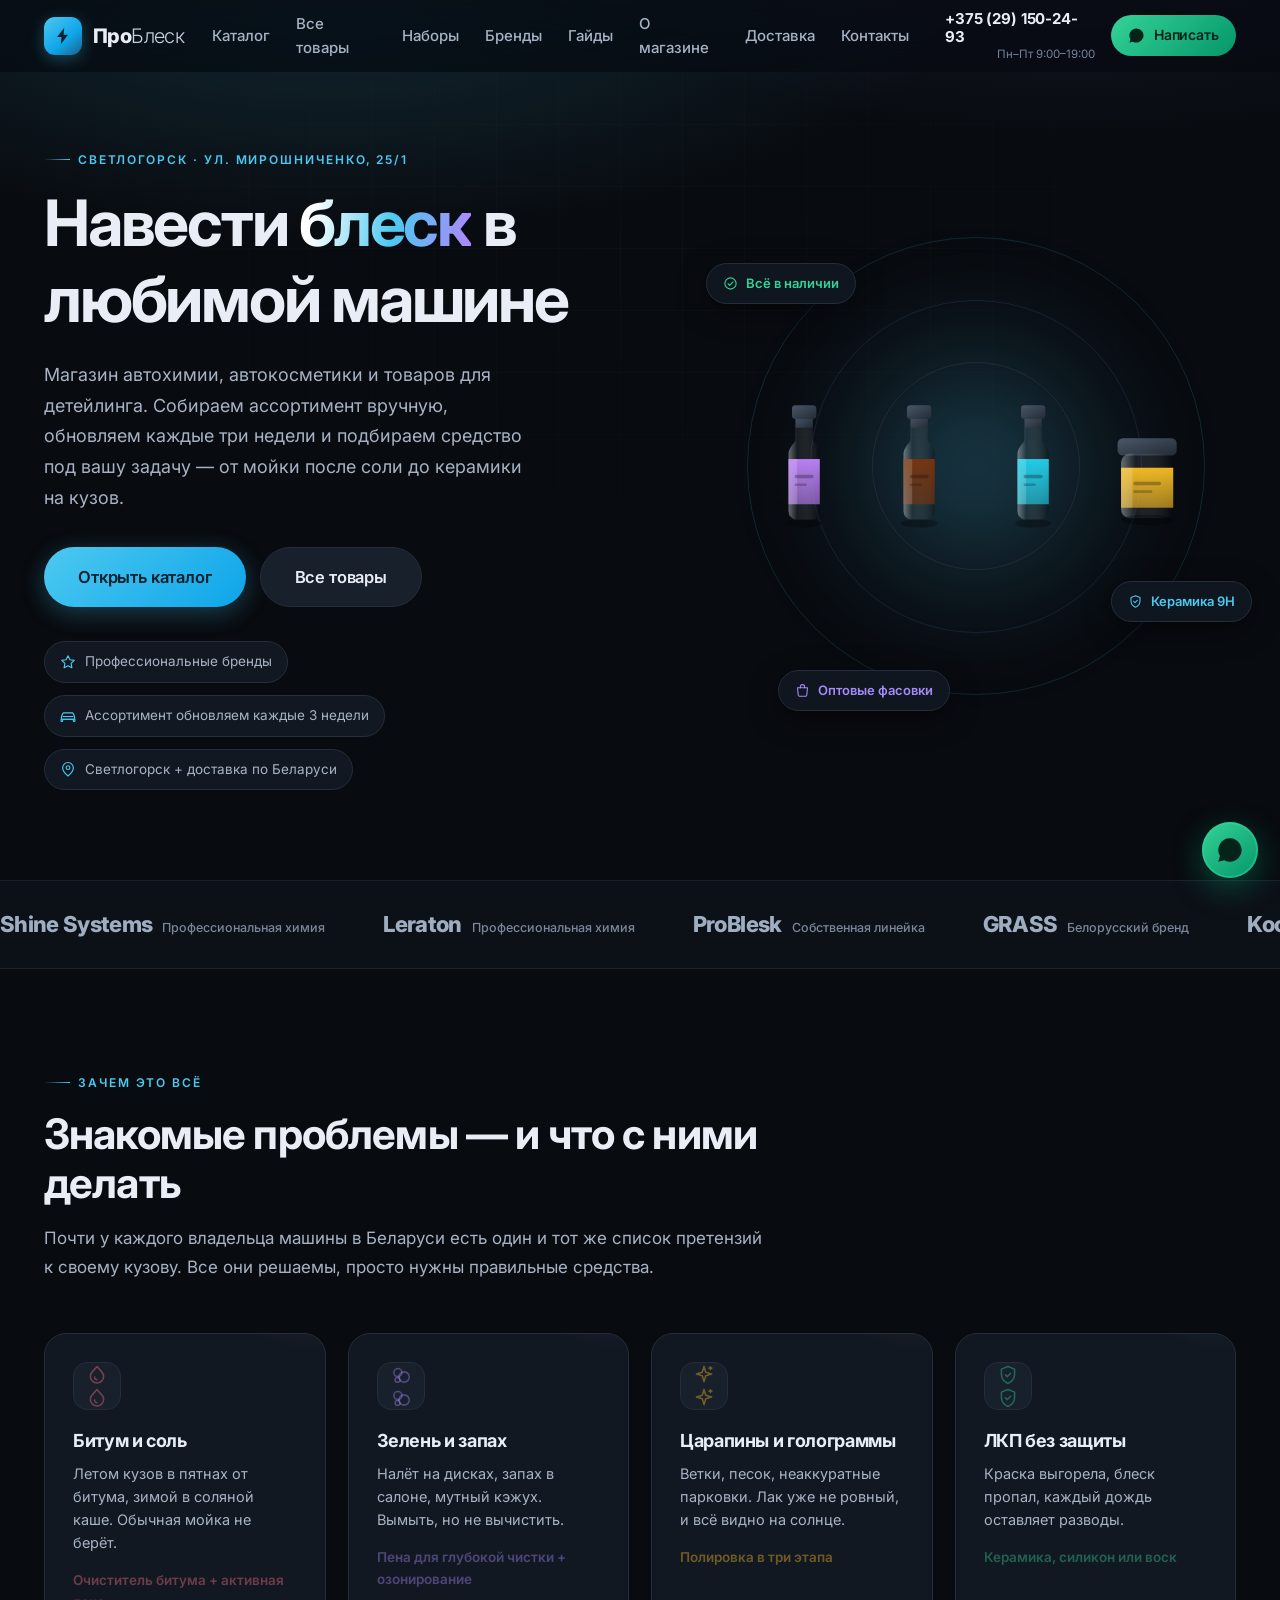
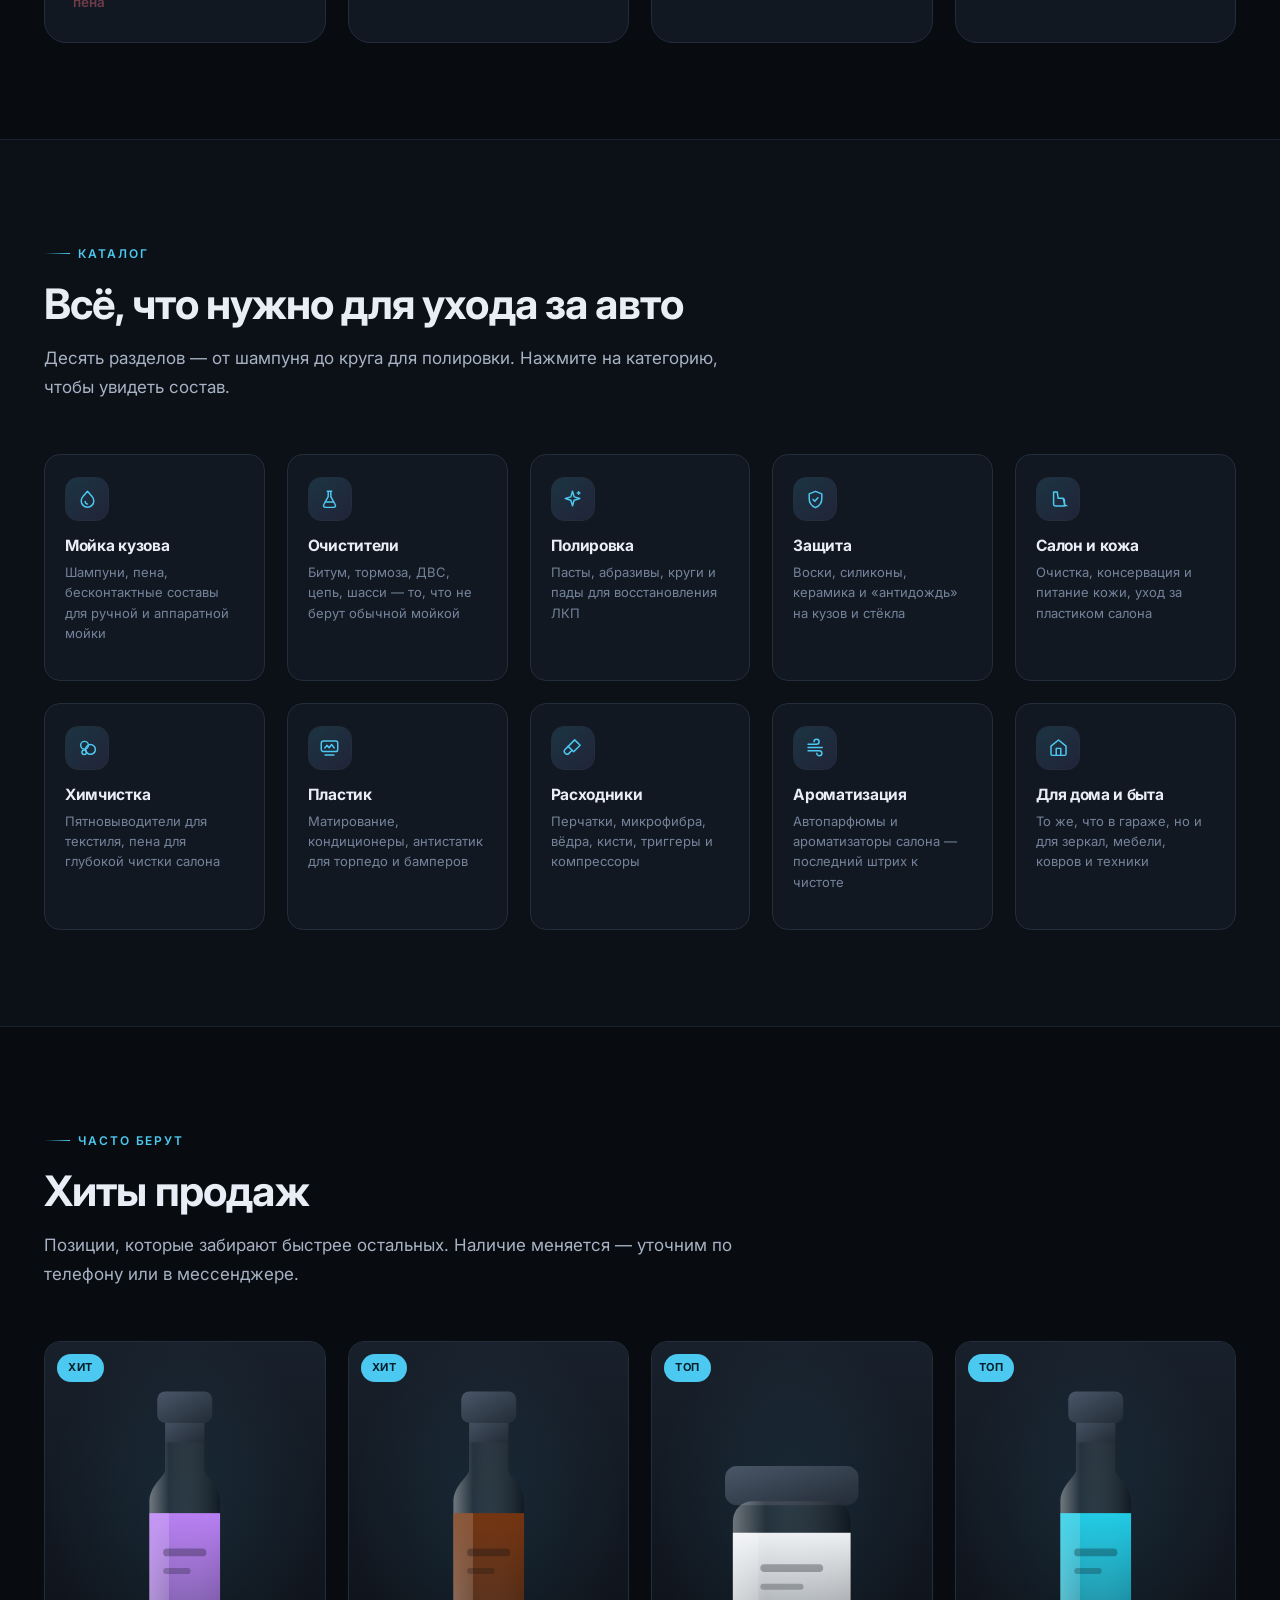
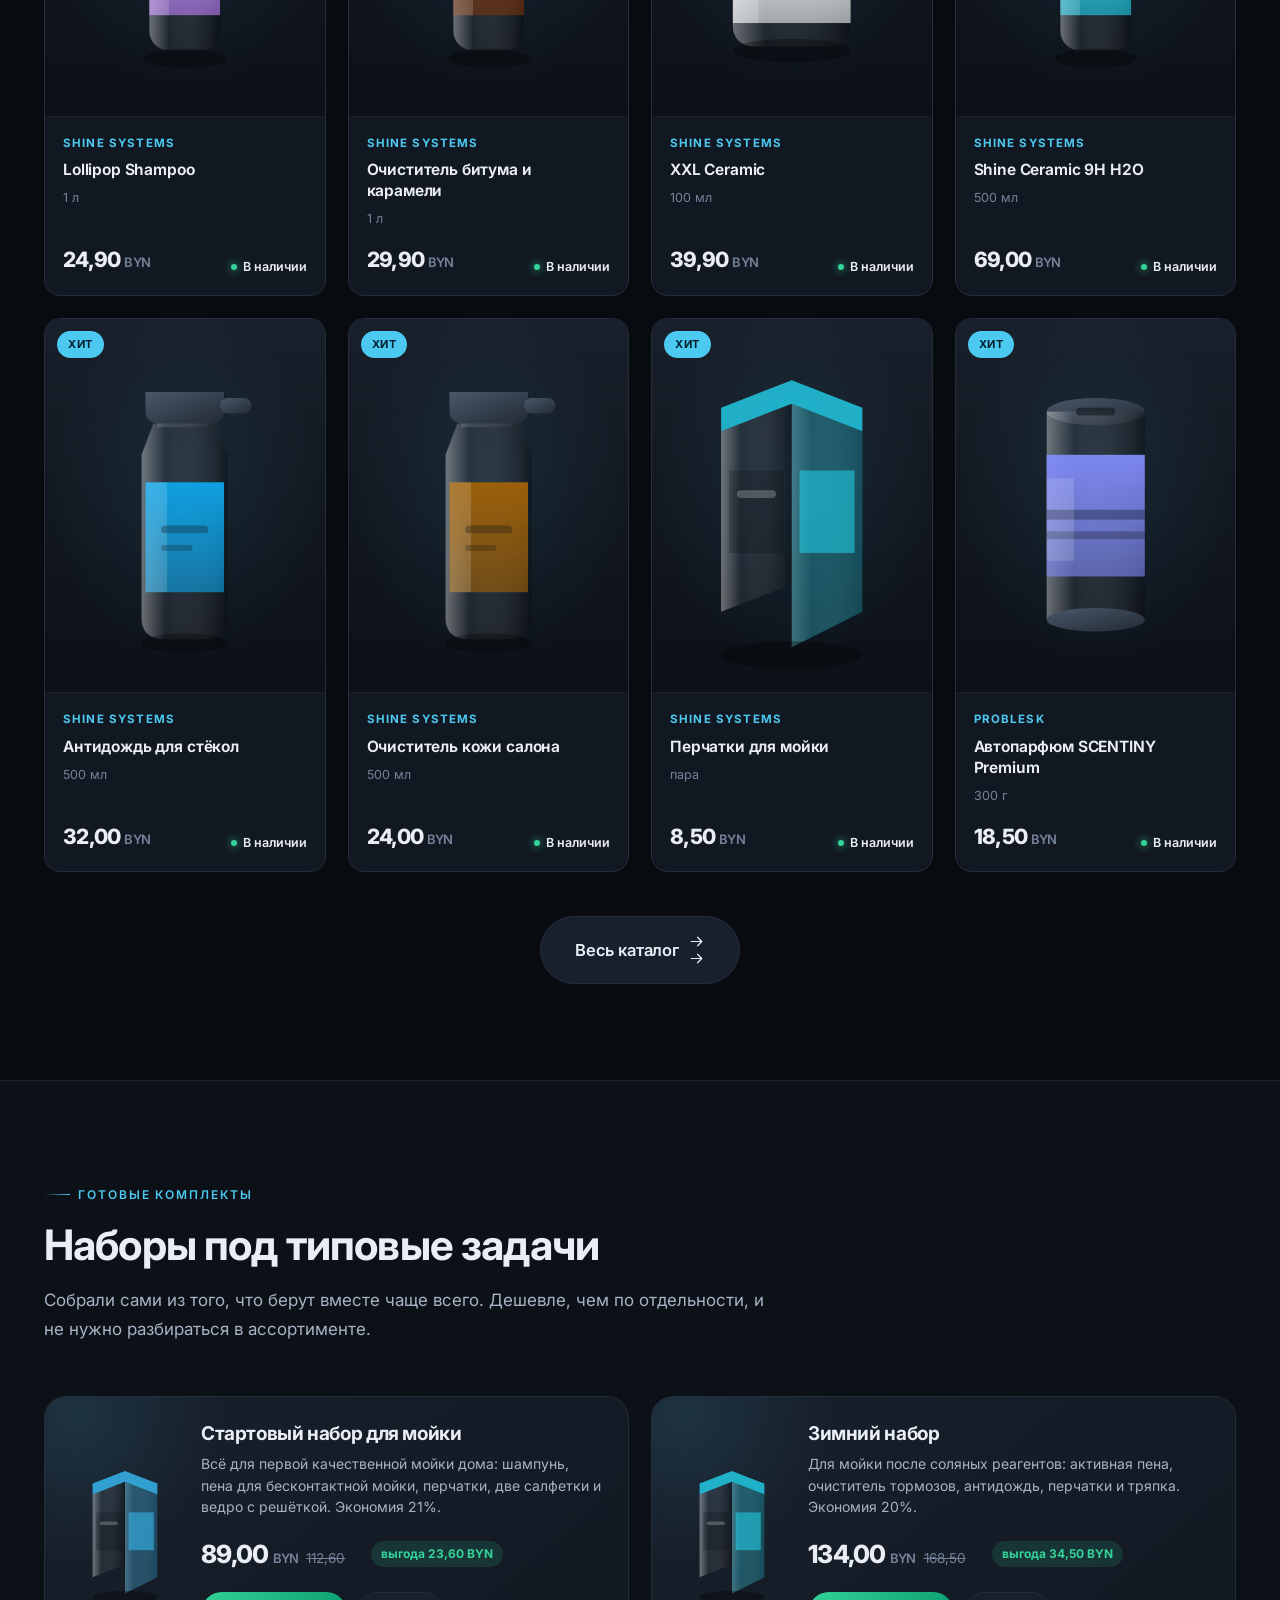
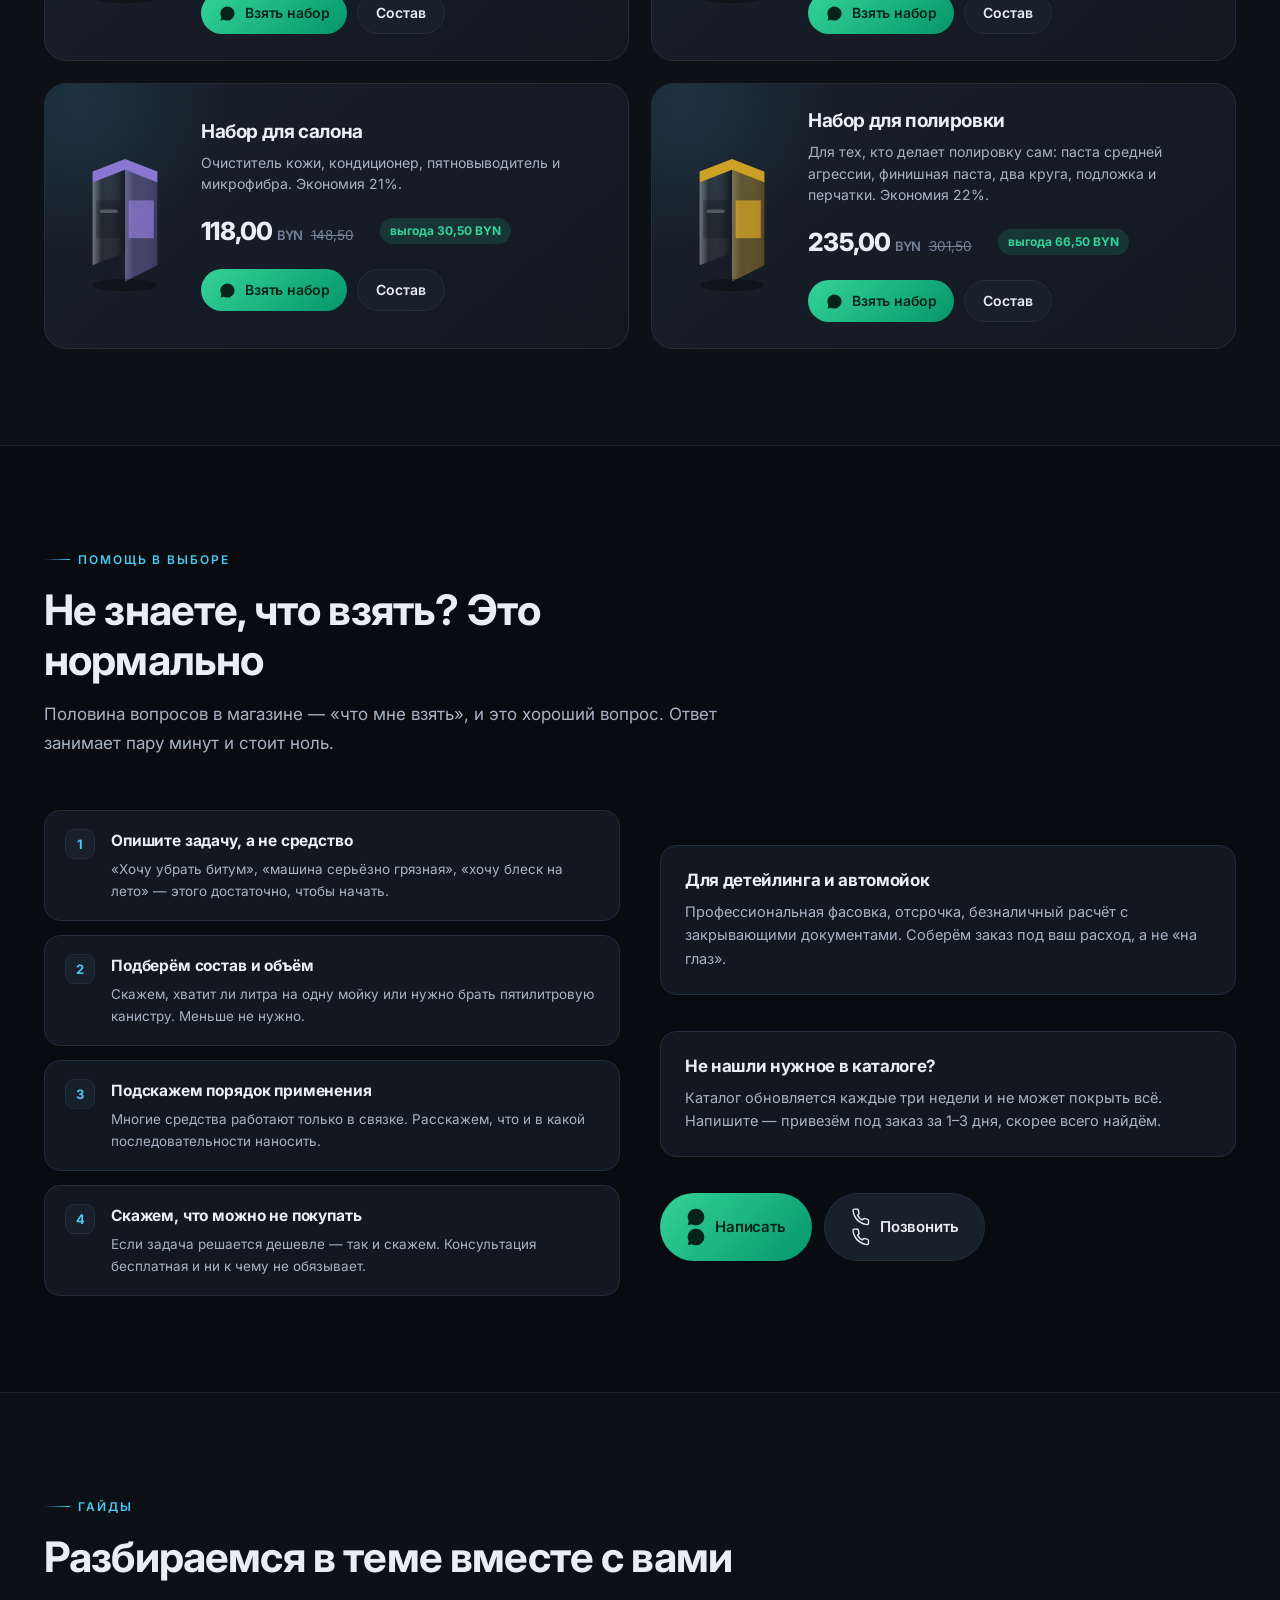
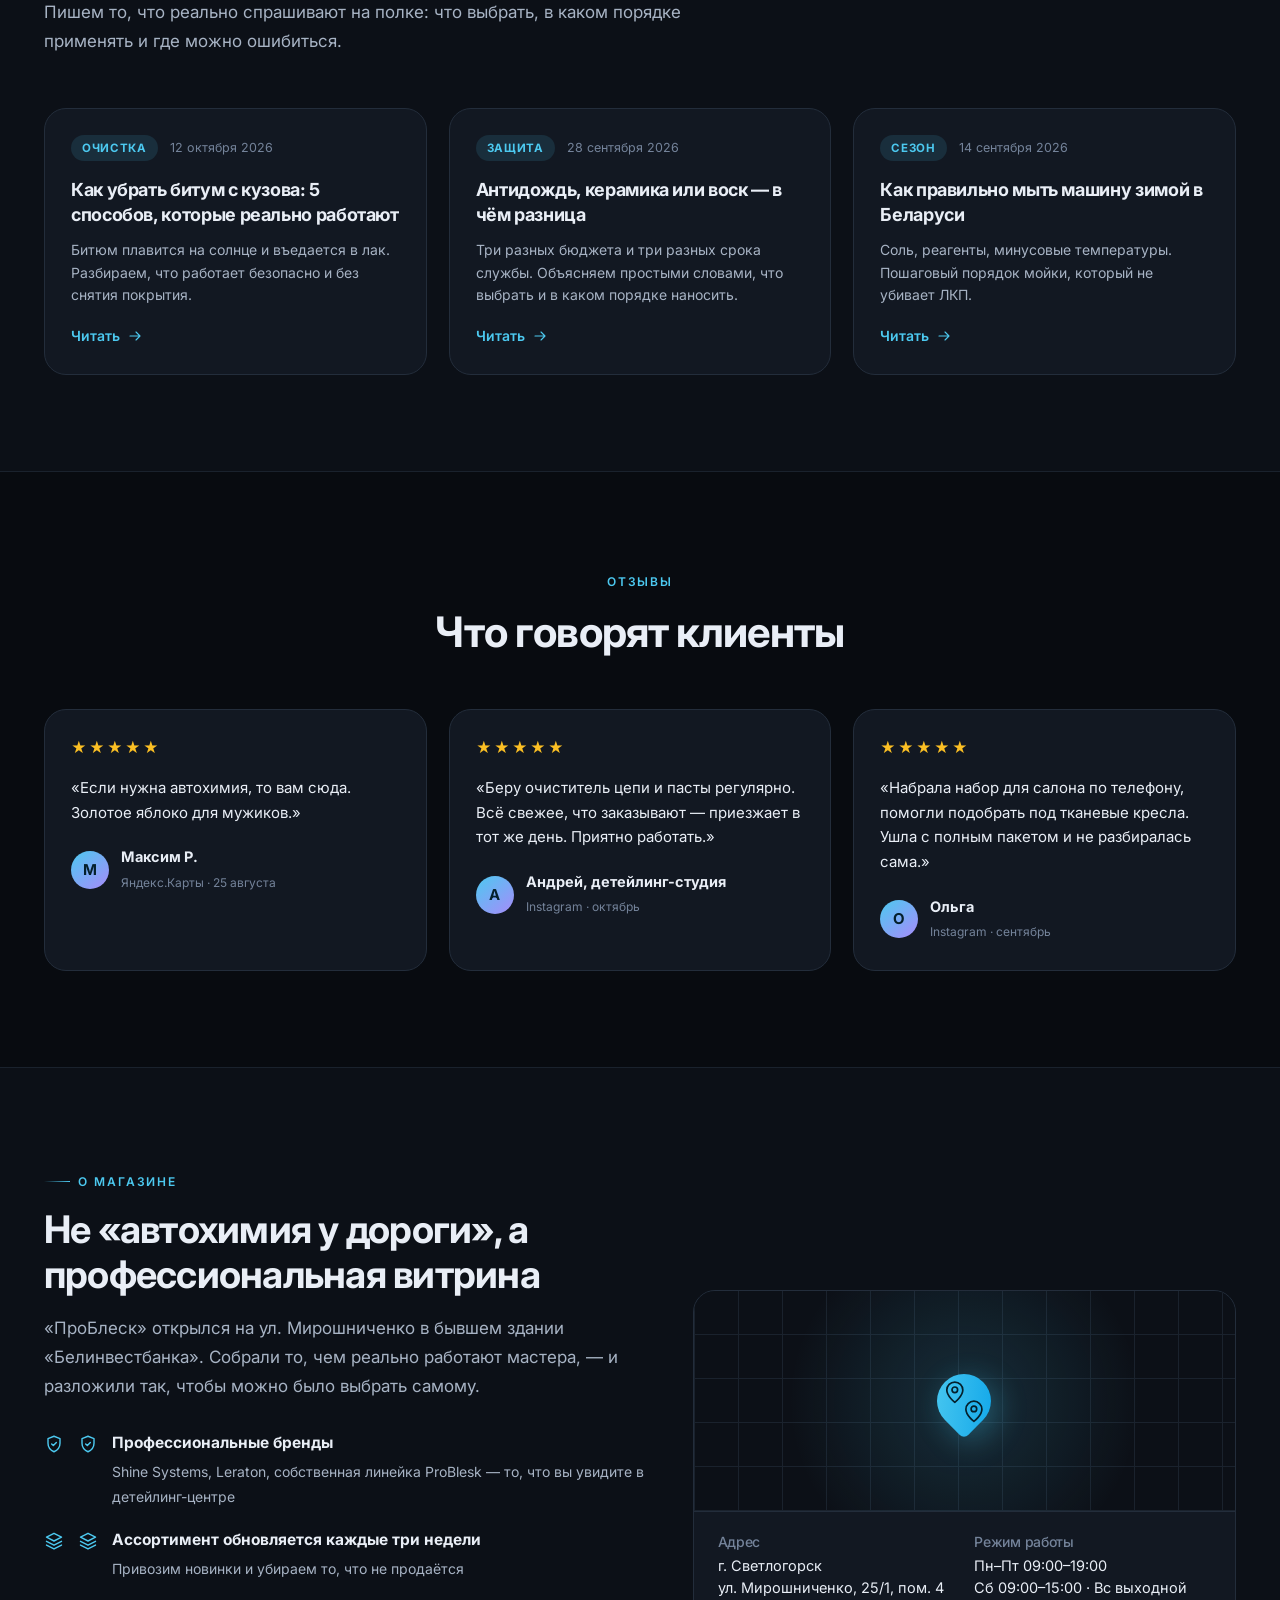
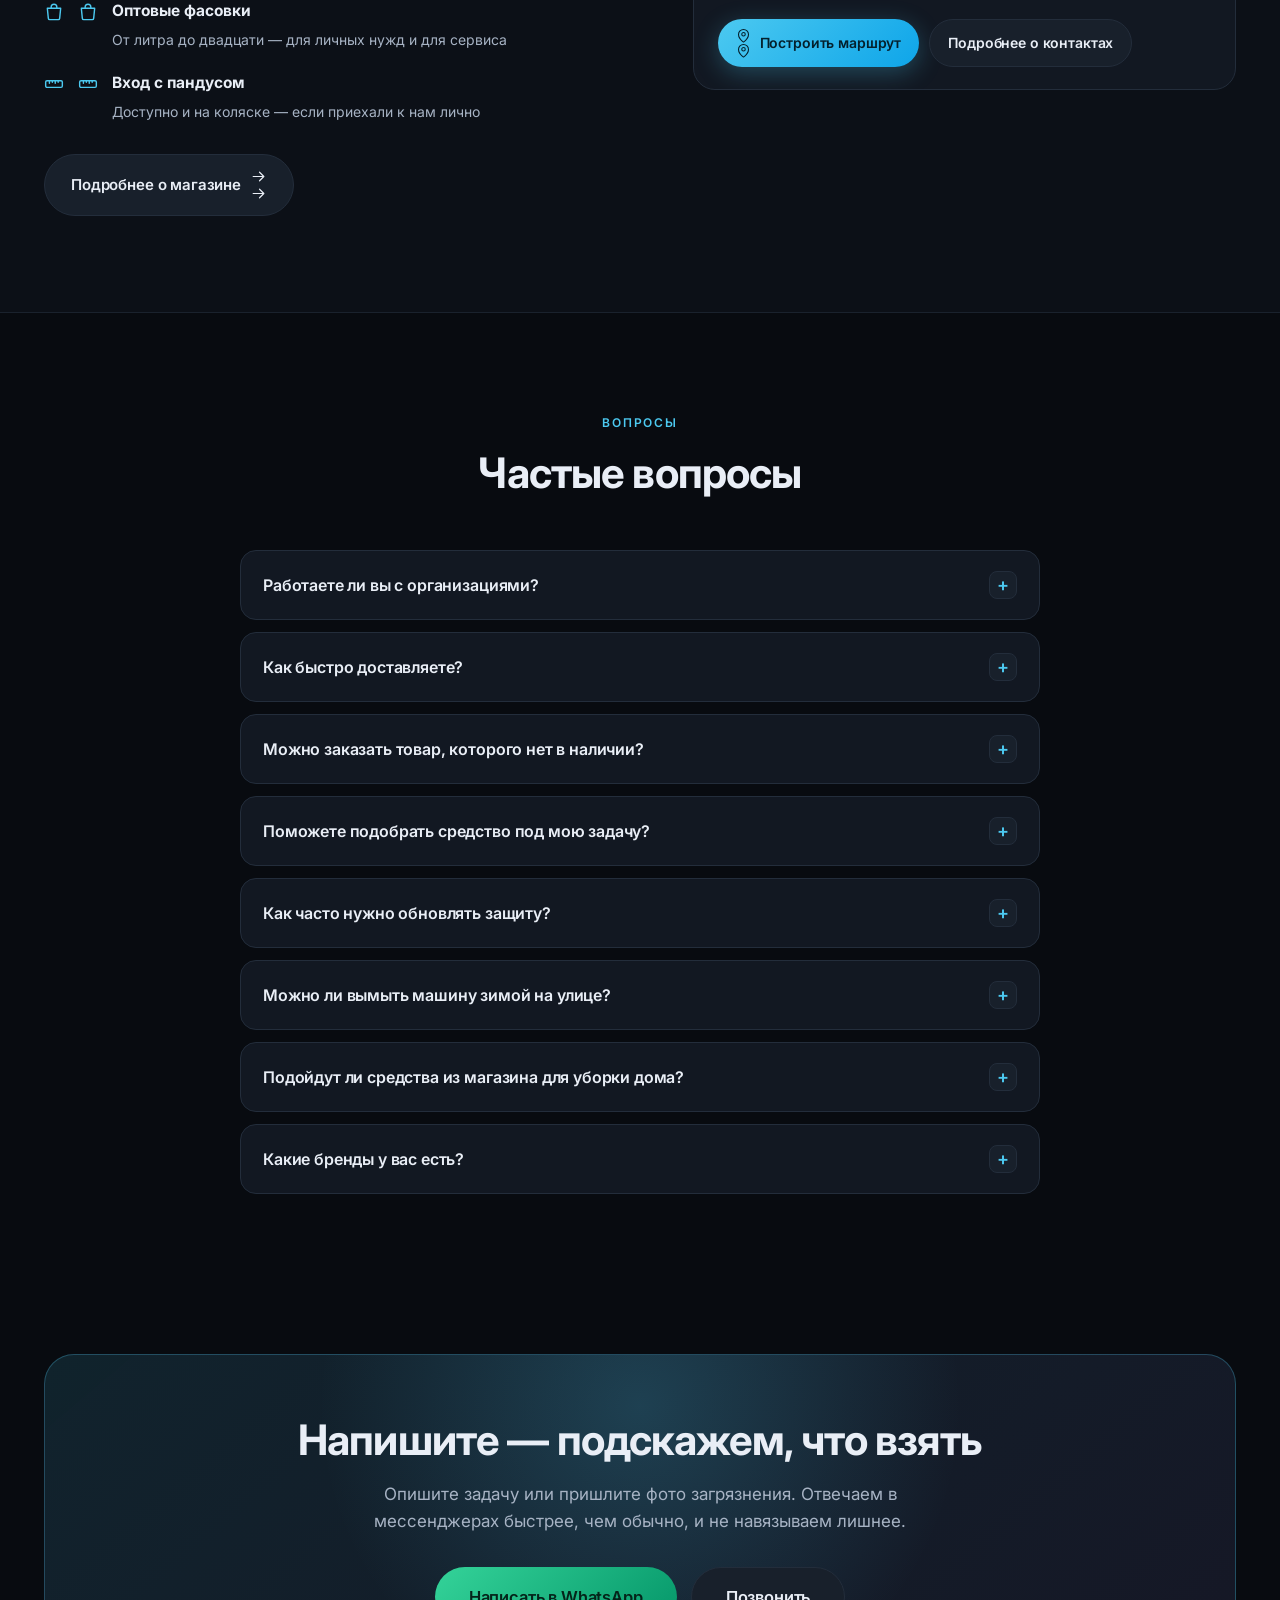
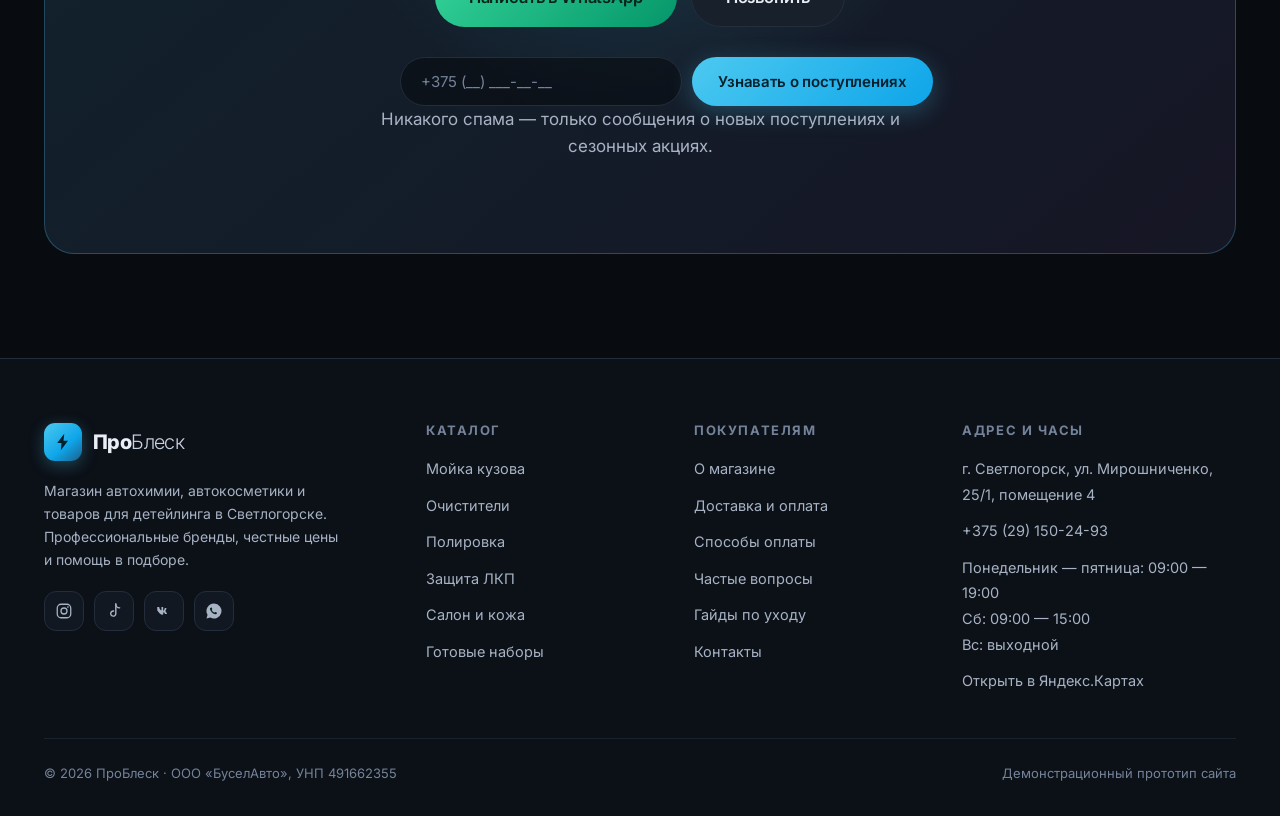
==== index.html @ bdf5baaf "собрал прототип сайта ПроБлеск Статика без сборки, чтобы владелец мог открыть index.html и посмотрет" ====
<!DOCTYPE html>
<html lang="ru">
<head>
<meta charset="UTF-8">
<meta name="viewport" content="width=device-width, initial-scale=1">
<title>ПроБлеск — магазин автохимии и детейлинга в Светлогорске</title>
<meta name="description" content="ПроБлеск — магазин автохимии, автокосметики и товаров для детейлинга в Светлогорске. Shine Systems, Leraton, ProBlesk. Подбор под задачу, доставка по Беларуси.">
<meta property="og:title" content="ПроБлеск — магазин автохимии и детейлинга в Светлогорске">
<meta property="og:description" content="Профессиональная автохимия, полировка, защита ЛКП и уход за салоном. Поможем подобрать под вашу задачу.">
<meta property="og:type" content="website">
<link rel="icon" href="assets/img/favicon.svg" type="image/svg+xml">
<link rel="preconnect" href="https://fonts.googleapis.com">
<link rel="preconnect" href="https://fonts.gstatic.com" crossorigin>
<link href="https://fonts.googleapis.com/css2?family=Inter:wght@300;400;500;600;700;800&display=swap" rel="stylesheet">
<link rel="stylesheet" href="assets/css/style.css">
</head>
<body>

<header class="header" data-header></header>
<div class="mobile-menu" data-mobile-menu></div>

<main>
<!-- ============ HERO ============ -->
<section class="hero">
  <div class="container hero__grid">
    <div>
      <div class="eyebrow">Светлогорск · ул. Мирошниченко, 25/1</div>
      <h1>Навести <span class="grad-text">блеск</span> в любимой машине</h1>
      <p class="hero__sub">
        Магазин автохимии, автокосметики и товаров для детейлинга. Собираем ассортимент
        вручную, обновляем каждые три недели и подбираем средство под вашу задачу —
        от мойки после соли до керамики на кузов.
      </p>
      <div class="hero__cta">
        <a class="btn btn-primary btn-lg" href="#catalog">Открыть каталог</a>
        <a class="btn btn-ghost btn-lg" href="catalog.html">Все товары</a>
      </div>
      <div class="hero__facts"></div>
    </div>

    <div class="hero__stage">
      <div class="stage__glow"></div>
      <div class="stage__ring"></div>
      <div class="stage__ring"></div>
      <div class="stage__ring"></div>
      <div class="stage__bottles" data-stage-bottles></div>
      <div class="stage__badge stage__badge--1" data-badge="ok"></div>
      <div class="stage__badge stage__badge--2" data-badge="accent"></div>
      <div class="stage__badge stage__badge--3" data-badge="violet"></div>
    </div>
  </div>
</section>

<!-- ============ БРЕНДЫ-БЕГУЩКА ============ -->
<div class="marquee" aria-hidden="true">
  <div class="marquee__track" data-marquee></div>
</div>

<!-- ============ ПРОБЛЕМА → РЕШЕНИЕ ============ -->
<section class="section">
  <div class="container">
    <div class="section-head reveal">
      <div class="eyebrow">Зачем это всё</div>
      <h2>Знакомые проблемы — и что с ними делать</h2>
      <p class="lead">Почти у каждого владельца машины в Беларуси есть один и тот же список
        претензий к своему кузову. Все они решаемы, просто нужны правильные средства.</p>
    </div>

    <div class="grid grid--4">
      <article class="problem reveal" style="--pc:rgba(251,113,133,.4)">
        <div class="problem__icon" data-icon="drop"></div>
        <h3>Битум и соль</h3>
        <p>Летом кузов в пятнах от битума, зимой в соляной каше. Обычная мойка не берёт.</p>
        <span class="problem__answer">Очиститель битума + активная пена</span>
      </article>

      <article class="problem reveal" style="--pc:rgba(167,139,250,.4)">
        <div class="problem__icon" data-icon="bubbles"></div>
        <h3>Зелень и запах</h3>
        <p>Налёт на дисках, запах в салоне, мутный кэжух. Вымыть, но не вычистить.</p>
        <span class="problem__answer">Пена для глубокой чистки + озонирование</span>
      </article>

      <article class="problem reveal" style="--pc:rgba(251,191,36,.4)">
        <div class="problem__icon" data-icon="sparkle"></div>
        <h3>Царапины и голограммы</h3>
        <p>Ветки, песок, неаккуратные парковки. Лак уже не ровный, и всё видно на солнце.</p>
        <span class="problem__answer">Полировка в три этапа</span>
      </article>

      <article class="problem reveal" style="--pc:rgba(52,211,153,.4)">
        <div class="problem__icon" data-icon="shield"></div>
        <h3>ЛКП без защиты</h3>
        <p>Краска выгорела, блеск пропал, каждый дождь оставляет разводы.</p>
        <span class="problem__answer">Керамика, силикон или воск</span>
      </article>
    </div>
  </div>
</section>

<!-- ============ КАТЕГОРИИ ============ -->
<section class="section section--alt" id="catalog">
  <div class="container">
    <div class="section-head reveal">
      <div class="eyebrow">Каталог</div>
      <h2>Всё, что нужно для ухода за авто</h2>
      <p class="lead">Десять разделов — от шампуня до круга для полировки.
        Нажмите на категорию, чтобы увидеть состав.</p>
    </div>
    <div class="grid grid--10" data-cats></div>
  </div>
</section>

<!-- ============ ХИТЫ ============ -->
<section class="section">
  <div class="container">
    <div class="section-head reveal">
      <div class="eyebrow">Часто берут</div>
      <h2>Хиты продаж</h2>
      <p class="lead">Позиции, которые забирают быстрее остальных.
        Наличие меняется — уточним по телефону или в мессенджере.</p>
    </div>
    <div class="grid grid--4" data-hits></div>
    <div style="text-align:center;margin-top:44px">
      <a class="btn btn-ghost btn-lg" href="catalog.html">Весь каталог <span data-icon="arrow" data-size="17"></span></a>
    </div>
  </div>
</section>

<!-- ============ НАБОРЫ ============ -->
<section class="section section--alt" id="sets">
  <div class="container">
    <div class="section-head reveal">
      <div class="eyebrow">Готовые комплекты</div>
      <h2>Наборы под типовые задачи</h2>
      <p class="lead">Собрали сами из того, что берут вместе чаще всего.
        Дешевле, чем по отдельности, и не нужно разбираться в ассортименте.</p>
    </div>
    <div class="sets-grid" data-sets></div>
  </div>
</section>

<!-- ============ КАК ВЫБРАТЬ ============ -->
<section class="section">
  <div class="container">
    <div class="section-head reveal">
      <div class="eyebrow">Помощь в выборе</div>
      <h2>Не знаете, что взять? Это нормально</h2>
      <p class="lead">Половина вопросов в магазине — «что мне взять»,
        и это хороший вопрос. Ответ занимает пару минут и стоит ноль.</p>
    </div>

    <div class="picker">
      <div class="picker__list reveal">
        <div class="picker__item">
          <span class="picker__num">1</span>
          <div><b>Опишите задачу, а не средство</b>
            <p>«Хочу убрать битум», «машина серьёзно грязная», «хочу блеск на лето» — этого достаточно, чтобы начать.</p></div>
        </div>
        <div class="picker__item">
          <span class="picker__num">2</span>
          <div><b>Подберём состав и объём</b>
            <p>Скажем, хватит ли литра на одну мойку или нужно брать пятилитровую канистру. Меньше не нужно.</p></div>
        </div>
        <div class="picker__item">
          <span class="picker__num">3</span>
          <div><b>Подскажем порядок применения</b>
            <p>Многие средства работают только в связке. Расскажем, что и в какой последовательности наносить.</p></div>
        </div>
        <div class="picker__item">
          <span class="picker__num">4</span>
          <div><b>Скажем, что можно не покупать</b>
            <p>Если задача решается дешевле — так и скажем. Консультация бесплатная и ни к чему не обязывает.</p></div>
        </div>
      </div>

      <div class="reveal" style="display:grid;gap:16px">
        <div class="info-card">
          <h3>Для детейлинга и автомойок</h3>
          <p>Профессиональная фасовка, отсрочка, безналичный расчёт с закрывающими документами.
            Соберём заказ под ваш расход, а не «на глаз».</p>
        </div>
        <div class="info-card">
          <h3>Не нашли нужное в каталоге?</h3>
          <p>Каталог обновляется каждые три недели и не может покрыть всё.
            Напишите — привезём под заказ за 1–3 дня, скорее всего найдём.</p>
        </div>
        <div style="display:flex;gap:12px;flex-wrap:wrap">
          <a class="btn btn-wa" href="https://wa.me/375291502493?text=%D0%97%D0%B4%D1%80%D0%B0%D0%B2%D1%81%D1%82%D0%B2%D1%83%D0%B9%D1%82%D0%B5!%20%D0%BF%D0%BE%D0%B4%D1%81%D0%BA%D0%B0%D0%B6%D0%B8%D1%82%D0%B5%2C%20%D0%BF%D0%BE%D0%B3%D0%BE%D0%B2%D0%BE%D1%80%D0%B0%D0%B9%D1%82%D0%B5%2C%20%D1%87%D1%82%D0%BE%20%D0%BC%D0%BD%D0%B5%20%D0%BD%D1%83%D0%B6%D0%BD%D0%BE%20%D0%B2%D0%B7%D1%8F%D1%82%D1%8C" target="_blank" rel="noopener"><span data-icon="whatsapp"></span>Написать</a>
          <a class="btn btn-ghost" href="tel:+375291502493"><span data-icon="phone"></span>Позвонить</a>
        </div>
      </div>
    </div>
  </div>
</section>

<!-- ============ ГАЙДЫ ============ -->
<section class="section section--alt" id="guides">
  <div class="container">
    <div class="section-head reveal">
      <div class="eyebrow">Гайды</div>
      <h2>Разбираемся в теме вместе с вами</h2>
      <p class="lead">Пишем то, что реально спрашивают на полке: что выбрать,
        в каком порядке применять и где можно ошибиться.</p>
    </div>
    <div class="grid grid--3" data-guides></div>
  </div>
</section>

<!-- ============ ОТЗЫВЫ ============ -->
<section class="section">
  <div class="container">
    <div class="section-head section-head--center reveal">
      <div class="eyebrow" style="justify-content:center">Отзывы</div>
      <h2>Что говорят клиенты</h2>
    </div>
    <div class="grid grid--3" data-reviews></div>
  </div>
</section>

<!-- ============ О МАГАЗИНЕ + КАРТА ============ -->
<section class="section section--alt">
  <div class="container about-split">
    <div class="reveal">
      <div class="eyebrow">О магазине</div>
      <h2 style="font-size:clamp(26px,3.6vw,38px);margin-bottom:18px">Не «автохимия у дороги», а профессиональная витрина</h2>
      <p class="lead">«ПроБлеск» открылся на ул. Мирошниченко в бывшем здании «Белинвестбанка».
        Собрали то, чем реально работают мастера, — и разложили так, чтобы можно было выбрать самому.</p>

      <ul class="about-list">
        <li data-list="shield"><div><b>Профессиональные бренды</b><span>Shine Systems, Leraton, собственная линейка ProBlesk — то, что вы увидите в детейлинг-центре</span></div></li>
        <li data-list="layers"><div><b>Ассортимент обновляется каждые три недели</b><span>Привозим новинки и убираем то, что не продаётся</span></div></li>
        <li data-list="bag"><div><b>Оптовые фасовки</b><span>От литра до двадцати — для личных нужд и для сервиса</span></div></li>
        <li data-list="ruler"><div><b>Вход с пандусом</b><span>Доступно и на коляске — если приехали к нам лично</span></div></li>
      </ul>

      <a class="btn btn-ghost" href="about.html">Подробнее о магазине <span data-icon="arrow" data-size="17"></span></a>
    </div>

    <div class="map-card reveal">
      <div class="map-card__canvas">
        <div class="map-pin">
          <div class="map-pin__core" data-icon="pin"></div>
        </div>
      </div>
      <div class="map-card__info">
        <div>
          <h3>Адрес</h3>
          <p>г. Светлогорск<br>ул. Мирошниченко, 25/1, пом. 4</p>
        </div>
        <div>
          <h3>Режим работы</h3>
          <p>Пн–Пт 09:00–19:00<br>Сб 09:00–15:00 · Вс выходной</p>
        </div>
        <div class="map-card__actions">
          <a class="btn btn-primary btn-sm" href="https://yandex.by/maps/org/problesk/236214146885/" target="_blank" rel="noopener"><span data-icon="pin" data-size="15"></span>Построить маршрут</a>
          <a class="btn btn-ghost btn-sm" href="contacts.html">Подробнее о контактах</a>
        </div>
      </div>
    </div>
  </div>
</section>

<!-- ============ FAQ ============ -->
<section class="section" id="faq">
  <div class="container">
    <div class="section-head section-head--center reveal">
      <div class="eyebrow" style="justify-content:center">Вопросы</div>
      <h2>Частые вопросы</h2>
    </div>
    <div class="faq" data-faq></div>
  </div>
</section>

<!-- ============ CTA ============ -->
<section class="section section--tight">
  <div class="container">
    <div class="cta reveal">
      <h2>Напишите — подскажем, что взять</h2>
      <p>Опишите задачу или пришлите фото загрязнения. Отвечаем в мессенджерах
        быстрее, чем обычно, и не навязываем лишнее.</p>
      <div class="cta__btns">
        <a class="btn btn-wa btn-lg" href="https://wa.me/37529150293?text=%D0%97%D0%B4%D1%80%D0%B0%D0%B2%D1%81%D1%82%D0%B2%D1%83%D0%B9%D1%82%D0%B5!%20%D0%BF%D0%BE%D0%B4%D1%81%D0%BA%D0%B0%D0%B6%D0%B8%D1%82%D0%B5%20%D1%81%D1%80%D0%B5%D0%B4%D1%81%D1%82%D0%B2%D0%BE." target="_blank" rel="noopener">Написать в WhatsApp</a>
        <a class="btn btn-ghost btn-lg" href="tel:+375291502493">Позвонить</a>
      </div>

      <form class="cta__form" data-form="subscribe">
        <input type="tel" placeholder="+375 (__) ___-__-__" aria-label="Телефон для подписки на новинки">
        <button class="btn btn-primary" type="submit">Узнавать о поступлениях</button>
      </form>
      <p class="cta__note" data-form-note>Никакого спама — только сообщения о новых поступлениях и сезонных акциях.</p>
    </div>
  </div>
</section>
</main>

<footer class="footer" data-footer></footer>

<script src="assets/js/data.js"></script>
<script src="assets/js/ui.js"></script>
<script src="assets/js/main.js"></script>
<script src="assets/js/home.js"></script>
</body>
</html>
---- assets/css/style.css ----
/* ============================================================
   ПроБлеск — дизайн-система прототипа
   ============================================================ */

:root {
  /* фон и поверхности */
  --bg:          #080b10;
  --bg-2:        #0c1017;
  --surface:     #121822;
  --surface-2:   #18202b;
  --surface-3:   #1f2937;
  --border:      #232d3b;
  --border-soft: #1a222d;

  /* текст */
  --text:        #e9eef6;
  --text-dim:    #a7b3c4;
  --muted:       #74839a;

  /* акценты */
  --accent:      #4cc9f0;
  --accent-deep: #0ea5e9;
  --accent-glow: rgba(76, 201, 240, .28);
  --violet:      #a78bfa;
  --metal:       #c8d3e0;

  /* статусы */
  --ok:          #34d399;
  --warn:        #fbbf24;
  --sale:        #fb7185;

  /* геометрия */
  --r-sm: 10px;
  --r:    16px;
  --r-lg: 22px;
  --r-xl: 30px;

  /* тени */
  --shadow:    0 8px 30px rgba(0, 0, 0, .45);
  --shadow-lg: 0 24px 60px rgba(0, 0, 0, .6);

  --container: 1240px;
  --header-h: 72px;

  --ease: cubic-bezier(.22, .8, .3, 1);
}

/* ---------- сброс ---------- */
*, *::before, *::after { box-sizing: border-box; }

html { scroll-behavior: smooth; scroll-padding-top: calc(var(--header-h) + 20px); }

body {
  margin: 0;
  background: var(--bg);
  color: var(--text);
  font-family: 'Inter', -apple-system, BlinkMacSystemFont, 'Segoe UI', Roboto, 'Helvetica Neue', Arial, sans-serif;
  font-size: 16px;
  line-height: 1.6;
  -webkit-font-smoothing: antialiased;
  overflow-x: hidden;
}

img, svg { max-width: 100%; display: block; }
a { color: inherit; text-decoration: none; }
button { font-family: inherit; cursor: pointer; border: none; background: none; color: inherit; }
input, select { font-family: inherit; font-size: inherit; }
h1, h2, h3, h4 { margin: 0; line-height: 1.18; letter-spacing: -.02em; font-weight: 700; }
p { margin: 0; }
ul { margin: 0; padding: 0; list-style: none; }

/* ---------- утилиты ---------- */
.container { width: 100%; max-width: var(--container); margin: 0 auto; padding: 0 24px; }
.eyebrow {
  display: inline-flex; align-items: center; gap: 8px;
  font-size: 12px; font-weight: 600; letter-spacing: .16em; text-transform: uppercase;
  color: var(--accent);
  margin-bottom: 16px;
}
.eyebrow::before {
  content: ''; width: 26px; height: 1px;
  background: linear-gradient(90deg, transparent, var(--accent));
}
.lead { color: var(--text-dim); font-size: 17px; line-height: 1.7; }
.grad-text {
  background: linear-gradient(100deg, #ffffff 10%, var(--accent) 55%, var(--violet) 95%);
  -webkit-background-clip: text; background-clip: text; color: transparent;
}
.sr-only {
  position: absolute; width: 1px; height: 1px; padding: 0; margin: -1px;
  overflow: hidden; clip: rect(0 0 0 0); white-space: nowrap; border: 0;
}

/* ---------- кнопки ---------- */
.btn {
  display: inline-flex; align-items: center; justify-content: center; gap: 9px;
  padding: 13px 26px; border-radius: 100px;
  font-size: 15px; font-weight: 600; letter-spacing: -.01em;
  transition: transform .2s var(--ease), box-shadow .2s var(--ease), background .2s, border-color .2s, color .2s;
  white-space: nowrap;
}
.btn:active { transform: scale(.98); }
.btn svg { flex-shrink: 0; }

.btn-primary {
  background: linear-gradient(135deg, var(--accent) 0%, var(--accent-deep) 100%);
  color: #04202c;
  box-shadow: 0 6px 24px var(--accent-glow);
}
.btn-primary:hover { box-shadow: 0 10px 34px rgba(76, 201, 240, .45); transform: translateY(-2px); }

.btn-ghost { background: var(--surface-2); color: var(--text); border: 1px solid var(--border); }
.btn-ghost:hover { border-color: var(--accent); color: var(--accent); transform: translateY(-2px); }

.btn-wa { background: linear-gradient(135deg, #34d399 0%, #059669 100%); color: #04241a; }
.btn-wa:hover { box-shadow: 0 10px 30px rgba(52, 211, 153, .35); transform: translateY(-2px); }

.btn-sm { padding: 9px 18px; font-size: 14px; }
.btn-lg { padding: 16px 34px; font-size: 16.5px; }
.btn-block { width: 100%; }

/* ---------- шапка ---------- */
.header {
  position: fixed; inset: 0 0 auto 0; z-index: 100;
  height: var(--header-h);
  background: rgba(8, 11, 16, .72);
  backdrop-filter: blur(18px) saturate(160%);
  border-bottom: 1px solid transparent;
  transition: border-color .3s, background .3s;
}
.header.scrolled { border-bottom-color: var(--border); background: rgba(8, 11, 16, .92); }
.header__inner { height: 100%; display: flex; align-items: center; gap: 28px; }

.logo { display: flex; align-items: center; gap: 11px; flex-shrink: 0; }
.logo__mark {
  width: 38px; height: 38px; border-radius: 11px;
  background: linear-gradient(140deg, var(--accent), var(--accent-deep) 60%, #1e5f8a);
  display: grid; place-items: center;
  box-shadow: 0 4px 16px rgba(76, 201, 240, .3);
}
.logo__mark svg { width: 20px; height: 20px; }
.logo__text { font-size: 20px; font-weight: 800; letter-spacing: -.03em; }
.logo__text span { font-weight: 300; color: var(--metal); }

.nav { display: flex; align-items: center; gap: 26px; margin-left: auto; }
.nav a {
  font-size: 15px; color: var(--text-dim); font-weight: 500;
  transition: color .2s; position: relative;
}
.nav a:hover, .nav a.active { color: var(--text); }
.nav a.active::after {
  content: ''; position: absolute; left: 0; right: 0; bottom: -9px;
  height: 2px; border-radius: 2px;
  background: linear-gradient(90deg, var(--accent), var(--violet));
}

.header__actions { display: flex; align-items: center; gap: 12px; margin-left: 8px; }
.header__phone {
  display: flex; flex-direction: column; align-items: flex-end;
  line-height: 1.25; margin-right: 4px;
}
.header__phone b { font-size: 15px; font-weight: 700; letter-spacing: -.01em; }
.header__phone small { font-size: 11.5px; color: var(--muted); }

.burger {
  display: none; width: 44px; height: 44px; border-radius: 12px;
  background: var(--surface-2); border: 1px solid var(--border);
  place-items: center;
}
.burger span {
  display: block; width: 18px; height: 1.8px; background: var(--text);
  border-radius: 2px; transition: transform .3s var(--ease), opacity .2s;
}
.burger span + span { margin-top: 4px; }
.burger.active span:nth-child(1) { transform: translateY(5.8px) rotate(45deg); }
.burger.active span:nth-child(2) { opacity: 0; }
.burger.active span:nth-child(3) { transform: translateY(-5.8px) rotate(-45deg); }

/* мобильное меню */
.mobile-menu {
  position: fixed; inset: 0; z-index: 99;
  background: var(--bg);
  padding: calc(var(--header-h) + 28px) 24px 40px;
  transform: translateY(-100%); opacity: 0;
  transition: transform .45s var(--ease), opacity .35s;
  overflow-y: auto;
}
.mobile-menu.open { transform: translateY(0); opacity: 1; }
.mobile-menu a {
  display: block; padding: 15px 0; font-size: 21px; font-weight: 600;
  border-bottom: 1px solid var(--border-soft); letter-spacing: -.02em;
}
.mobile-menu .btn { margin-top: 26px; }

/* ---------- секции ---------- */
.section { padding: 96px 0; position: relative; }
.section--tight { padding: 64px 0; }
.section--alt { background: var(--bg-2); border-block: 1px solid var(--border-soft); }

.section-head { max-width: 720px; margin-bottom: 52px; }
.section-head h2 { font-size: clamp(28px, 4vw, 42px); margin-bottom: 16px; }
.section-head--center { margin-inline: auto; text-align: center; }
.section-head--center .eyebrow::before { display: none; }

/* ---------- hero ---------- */
.hero { position: relative; padding: calc(var(--header-h) + 70px) 0 90px; overflow: hidden; }
.hero::before {
  content: ''; position: absolute; inset: -30% -10% auto -10%; height: 780px;
  background:
    radial-gradient(ellipse 60% 50% at 30% 30%, rgba(76, 201, 240, .16), transparent 70%),
    radial-gradient(ellipse 50% 45% at 78% 20%, rgba(167, 139, 250, .13), transparent 70%);
  pointer-events: none;
}
.hero::after {
  content: ''; position: absolute; inset: 0;
  background-image:
    linear-gradient(rgba(255,255,255,.022) 1px, transparent 1px),
    linear-gradient(90deg, rgba(255,255,255,.022) 1px, transparent 1px);
  background-size: 62px 62px;
  mask-image: radial-gradient(ellipse 80% 60% at 50% 30%, #000, transparent 75%);
  -webkit-mask-image: radial-gradient(ellipse 80% 60% at 50% 30%, #000, transparent 75%);
  pointer-events: none;
}
.hero__grid {
  position: relative; z-index: 2;
  display: grid; grid-template-columns: 1.05fr .95fr; gap: 60px; align-items: center;
}
.hero h1 { font-size: clamp(38px, 5.6vw, 64px); letter-spacing: -.035em; margin-bottom: 24px; }
.hero__sub { font-size: 18px; color: var(--text-dim); line-height: 1.7; max-width: 500px; margin-bottom: 34px; }
.hero__cta { display: flex; flex-wrap: wrap; gap: 14px; margin-bottom: 34px; }

.hero__facts { display: flex; flex-wrap: wrap; gap: 12px; }
.fact {
  display: flex; align-items: center; gap: 9px;
  padding: 9px 15px; border-radius: 100px;
  background: var(--surface); border: 1px solid var(--border);
  font-size: 13.5px; color: var(--text-dim);
}
.fact svg { color: var(--accent); flex-shrink: 0; }

/* сцена с товарами */
.hero__stage {
  position: relative; aspect-ratio: 1 / 1; max-width: 520px; margin-left: auto; width: 100%;
  display: grid; place-items: center;
}
.stage__glow {
  position: absolute; inset: 12%;
  background: radial-gradient(circle, rgba(76, 201, 240, .3) 0%, rgba(76, 201, 240, .07) 42%, transparent 70%);
  filter: blur(42px);
}
.stage__ring {
  position: absolute; inset: 6%;
  border: 1px solid rgba(76, 201, 240, .14); border-radius: 50%;
}
.stage__ring:nth-of-type(3) { inset: 18%; border-color: rgba(167, 139, 250, .12); }
.stage__ring:nth-of-type(4) { inset: 30%; border-color: rgba(255, 255, 255, .07); }
.stage__bottles { position: relative; z-index: 2; width: 86%; }
.stage__badge {
  position: absolute; z-index: 3;
  display: flex; align-items: center; gap: 8px;
  padding: 9px 16px; border-radius: 100px;
  background: rgba(18, 24, 34, .88); border: 1px solid var(--border);
  backdrop-filter: blur(12px);
  font-size: 13px; font-weight: 600;
  box-shadow: var(--shadow);
  animation: float 5s ease-in-out infinite;
}
.stage__badge--1 { top: 11%; left: -2%; color: var(--ok); }
.stage__badge--2 { bottom: 20%; right: -3%; color: var(--accent); animation-delay: -2.5s; }
.stage__badge--3 { bottom: 3%; left: 12%; color: var(--violet); animation-delay: -1.2s; }
.stage__badge svg { width: 15px; height: 15px; }

@keyframes float {
  0%, 100% { transform: translateY(0); }
  50%      { transform: translateY(-9px); }
}

/* ---------- бегущая строка брендов ---------- */
.marquee { overflow: hidden; padding: 26px 0; border-block: 1px solid var(--border-soft); background: var(--bg-2); }
.marquee__track { display: flex; gap: 58px; width: max-content; animation: scroll 34s linear infinite; }
.marquee:hover .marquee__track { animation-play-state: paused; }
.marquee__item {
  display: flex; align-items: baseline; gap: 10px;
  font-size: 22px; font-weight: 800; letter-spacing: -.03em;
  color: #9fadc0; white-space: nowrap;
  transition: color .25s;
}
.marquee__item:hover { color: var(--text); }
.marquee__item span { font-size: 12.5px; font-weight: 500; color: #7b8798; letter-spacing: 0; }
@keyframes scroll { to { transform: translateX(-50%); } }

/* ---------- сетка карточек ---------- */
.grid { display: grid; gap: 22px; }
.grid--2 { grid-template-columns: repeat(2, 1fr); }
.grid--3 { grid-template-columns: repeat(3, 1fr); }
.grid--4 { grid-template-columns: repeat(4, 1fr); }
.grid--10 { grid-template-columns: repeat(5, 1fr); }

/* ---------- проблема → решение ---------- */
.problem {
  position: relative; padding: 28px; border-radius: var(--r-lg);
  background: var(--surface); border: 1px solid var(--border);
  transition: transform .3s var(--ease), border-color .3s;
  overflow: hidden;
}
.problem::after {
  content: ''; position: absolute; top: -60%; right: -30%;
  width: 200px; height: 200px; border-radius: 50%;
  background: radial-gradient(circle, var(--pc, var(--accent-glow)), transparent 70%);
  opacity: .35; transition: opacity .35s;
}
.problem:hover { transform: translateY(-5px); border-color: var(--pc, var(--accent)); }
.problem:hover::after { opacity: .65; }
.problem__icon {
  width: 48px; height: 48px; border-radius: 14px; margin-bottom: 20px;
  display: grid; place-items: center;
  background: var(--surface-2); border: 1px solid var(--border);
  position: relative; z-index: 1;
}
.problem__icon svg { width: 22px; height: 22px; color: var(--pc, var(--accent)); }
.problem h3 { font-size: 18px; margin-bottom: 10px; position: relative; z-index: 1; }
.problem p { font-size: 14.5px; color: var(--text-dim); position: relative; z-index: 1; }
.problem__answer {
  display: inline-flex; align-items: center; gap: 7px;
  margin-top: 16px; font-size: 13.5px; font-weight: 600;
  color: var(--pc, var(--accent)); position: relative; z-index: 1;
}

/* ---------- категории ---------- */
.cat {
  position: relative; display: block; padding: 22px 20px 20px;
  border-radius: var(--r); background: var(--surface);
  border: 1px solid var(--border);
  transition: transform .3s var(--ease), border-color .3s, background .3s;
  overflow: hidden;
}
.cat:hover { transform: translateY(-5px); border-color: var(--accent); background: var(--surface-2); }
.cat__icon {
  width: 44px; height: 44px; border-radius: 13px; margin-bottom: 16px;
  display: grid; place-items: center;
  background: linear-gradient(140deg, rgba(76, 201, 240, .16), rgba(167, 139, 250, .1));
  border: 1px solid var(--border);
}
.cat__icon svg { width: 21px; height: 21px; color: var(--accent); }
.cat h3 { font-size: 15.5px; margin-bottom: 7px; }
.cat p { font-size: 13px; color: var(--muted); line-height: 1.55; }
.cat__arrow { margin-top: 14px; color: var(--accent); opacity: 0; transform: translateX(-6px); transition: all .3s var(--ease); }
.cat:hover .cat__arrow { opacity: 1; transform: translateX(0); }

/* ---------- карточка товара ---------- */
.product {
  display: flex; flex-direction: column;
  background: var(--surface); border: 1px solid var(--border);
  border-radius: var(--r); overflow: hidden;
  transition: transform .3s var(--ease), border-color .3s, box-shadow .3s;
  position: relative;
}
.product:hover { transform: translateY(-5px); border-color: rgba(76, 201, 240, .45); box-shadow: var(--shadow); }
.product__media {
  position: relative; aspect-ratio: 4 / 3;
  background:
    radial-gradient(ellipse 70% 70% at 50% 45%, rgba(76, 201, 240, .09), transparent 70%),
    linear-gradient(180deg, var(--surface-2), var(--bg-2));
  display: grid; place-items: center; padding: 22px;
  border-bottom: 1px solid var(--border-soft);
}
.product__media svg { height: 100%; width: auto; transition: transform .4s var(--ease); }
.product:hover .product__media svg { transform: scale(1.07) translateY(-3px); }

.badge {
  position: absolute; top: 12px; left: 12px; z-index: 2;
  padding: 5px 11px; border-radius: 100px;
  font-size: 11px; font-weight: 700; letter-spacing: .05em; text-transform: uppercase;
  background: var(--accent); color: #04202c;
}
.badge--sale { background: var(--sale); color: #3d0912; }
.badge--pro  { background: var(--violet); color: #1a1030; }
.badge--out  { background: var(--surface-3); color: var(--muted); }

.product__body { padding: 17px 18px 18px; display: flex; flex-direction: column; flex: 1; }
.product__brand { font-size: 11.5px; font-weight: 700; letter-spacing: .1em; text-transform: uppercase; color: var(--accent); margin-bottom: 8px; }
.product__name { font-size: 15.5px; font-weight: 650; letter-spacing: -.01em; line-height: 1.35; margin-bottom: 7px; }
.product__vol { font-size: 12.5px; color: var(--muted); margin-bottom: 14px; }
.product__foot { margin-top: auto; display: flex; align-items: flex-end; justify-content: space-between; gap: 12px; }
.price { display: flex; align-items: baseline; gap: 8px; }
.price b { font-size: 21px; font-weight: 800; letter-spacing: -.03em; }
.price s { font-size: 13.5px; color: var(--muted); }
.price__cur { font-size: 13px; color: var(--muted); font-weight: 600; }
.stock { display: inline-flex; align-items: center; gap: 6px; font-size: 12.5px; font-weight: 600; }
.stock::before { content: ''; width: 6px; height: 6px; border-radius: 50%; background: var(--ok); box-shadow: 0 0 8px var(--ok); }
.stock--out { color: var(--muted); }
.stock--out::before { background: var(--muted); box-shadow: none; }

/* ---------- наборы ---------- */
.sets-grid { display: grid; grid-template-columns: repeat(2, 1fr); gap: 22px; }
.set-card {
  position: relative; display: flex; gap: 22px; align-items: center;
  padding: 26px; border-radius: var(--r-lg);
  background: linear-gradient(140deg, var(--surface-2), var(--surface));
  border: 1px solid var(--border);
  transition: transform .3s var(--ease), border-color .3s;
  overflow: hidden;
}
.set-card:hover { transform: translateY(-4px); border-color: var(--accent); }
.set-card::before {
  content: ''; position: absolute; top: -50%; left: -20%;
  width: 300px; height: 300px; border-radius: 50%;
  background: radial-gradient(circle, var(--accent-glow), transparent 70%);
  opacity: .4;
}
.set-card__media { position: relative; z-index: 1; width: 108px; flex-shrink: 0; }
.set-card__body { position: relative; z-index: 1; flex: 1; }
.set-card h3 { font-size: 19px; margin-bottom: 8px; }
.set-card p { font-size: 14px; color: var(--text-dim); margin-bottom: 16px; line-height: 1.55; }
.set-card__save {
  display: inline-block; margin-left: 10px; padding: 3px 10px; border-radius: 100px;
  background: rgba(52, 211, 153, .14); color: var(--ok);
  font-size: 12px; font-weight: 700;
}
.set-card .price b { font-size: 25px; }

/* ---------- помощник выбора ---------- */
.picker { display: grid; grid-template-columns: 1fr 1fr; gap: 40px; align-items: center; }
.picker__list { display: grid; gap: 14px; }
.picker__item {
  display: flex; gap: 16px; align-items: flex-start;
  padding: 18px 20px; border-radius: var(--r);
  background: var(--surface); border: 1px solid var(--border);
  transition: border-color .25s, transform .25s var(--ease);
}
.picker__item:hover { border-color: var(--accent); transform: translateX(4px); }
.picker__num {
  width: 30px; height: 30px; border-radius: 9px; flex-shrink: 0;
  display: grid; place-items: center;
  background: var(--surface-2); border: 1px solid var(--border);
  font-size: 13px; font-weight: 700; color: var(--accent);
}
.picker__item b { display: block; font-size: 15.5px; margin-bottom: 5px; letter-spacing: -.01em; }
.picker__item p { font-size: 13.5px; color: var(--text-dim); }

/* ---------- гайды ---------- */
.guide {
  display: block; padding: 26px; border-radius: var(--r-lg);
  background: var(--surface); border: 1px solid var(--border);
  transition: transform .3s var(--ease), border-color .3s;
}
.guide:hover { transform: translateY(-5px); border-color: var(--accent); }
.guide__meta { display: flex; gap: 12px; align-items: center; margin-bottom: 16px; font-size: 12.5px; color: var(--muted); }
.guide__tag {
  padding: 4px 11px; border-radius: 100px;
  background: rgba(76, 201, 240, .12); color: var(--accent);
  font-size: 11.5px; font-weight: 700; text-transform: uppercase; letter-spacing: .06em;
}
.guide h3 { font-size: 18px; line-height: 1.4; margin-bottom: 12px; }
.guide p { font-size: 14px; color: var(--text-dim); }
.guide__more { display: inline-flex; align-items: center; gap: 7px; margin-top: 18px; font-size: 14px; font-weight: 600; color: var(--accent); }

/* ---------- отзывы ---------- */
.review { padding: 26px; border-radius: var(--r-lg); background: var(--surface); border: 1px solid var(--border); }
.review__stars { color: var(--warn); font-size: 15px; letter-spacing: 2px; margin-bottom: 16px; }
.review p { font-size: 15px; line-height: 1.65; margin-bottom: 20px; color: var(--text); }
.review__author { display: flex; align-items: center; gap: 12px; }
.review__avatar {
  width: 38px; height: 38px; border-radius: 50%; flex-shrink: 0;
  display: grid; place-items: center; font-weight: 700; font-size: 15px;
  background: linear-gradient(140deg, var(--accent), var(--violet)); color: #04202c;
}
.review__author b { display: block; font-size: 14.5px; }
.review__author small { font-size: 12px; color: var(--muted); }

/* ---------- о магазине + карта ---------- */
.about-split { display: grid; grid-template-columns: 1.05fr .95fr; gap: 48px; align-items: center; }
.about-photos { display: grid; grid-template-columns: 1.35fr 1fr; gap: 14px; }
.about-photo {
  position: relative; border-radius: var(--r); overflow: hidden;
  background: linear-gradient(160deg, var(--surface-2), var(--bg-2));
  border: 1px solid var(--border); aspect-ratio: 3/4;
  display: grid; place-items: center;
}
.about-photo:first-child { aspect-ratio: 3/4; margin-top: 34px; }
.about-photo__label {
  position: absolute; bottom: 14px; left: 14px; right: 14px;
  padding: 10px 14px; border-radius: 12px;
  background: rgba(8, 11, 16, .72); backdrop-filter: blur(10px);
  border: 1px solid var(--border-soft);
  font-size: 12.5px; font-weight: 600;
}

.about-list { display: grid; gap: 18px; margin: 30px 0; }
.about-list li { display: flex; gap: 14px; align-items: flex-start; }
.about-list svg { color: var(--accent); flex-shrink: 0; margin-top: 3px; }
.about-list b { display: block; font-size: 15.5px; margin-bottom: 3px; }
.about-list span { font-size: 14px; color: var(--text-dim); }

.map-card {
  position: relative; border-radius: var(--r-lg); overflow: hidden;
  border: 1px solid var(--border); background: var(--surface);
  min-height: 400px; display: flex; flex-direction: column;
}
.map-card__canvas {
  flex: 1; position: relative;
  background:
    radial-gradient(circle at 50% 50%, rgba(76, 201, 240, .16), transparent 60%),
    repeating-linear-gradient(0deg, var(--border-soft) 0 1px, transparent 1px 44px),
    repeating-linear-gradient(90deg, var(--border-soft) 0 1px, transparent 1px 44px),
    var(--bg-2);
  display: grid; place-items: center;
}
.map-pin {
  position: relative; display: grid; place-items: center;
  animation: float 4s ease-in-out infinite;
}
.map-pin__core {
  width: 54px; height: 54px; border-radius: 50% 50% 50% 6px;
  transform: rotate(-45deg);
  background: linear-gradient(140deg, var(--accent), var(--accent-deep));
  box-shadow: 0 10px 30px var(--accent-glow);
  display: grid; place-items: center;
}
.map-pin__core svg { width: 24px; height: 24px; color: #04202c; transform: rotate(45deg); }
.map-card__info {
  padding: 22px 24px; border-top: 1px solid var(--border);
  display: grid; grid-template-columns: 1fr 1fr; gap: 20px;
}
.map-card__info h3 { font-size: 14px; color: var(--muted); font-weight: 500; margin-bottom: 5px; }
.map-card__info p { font-size: 14.5px; line-height: 1.5; }
.map-card__actions { grid-column: 1 / -1; display: flex; gap: 10px; flex-wrap: wrap; }

/* ---------- FAQ ---------- */
.faq { max-width: 800px; margin: 0 auto; display: grid; gap: 12px; }
.faq__item {
  background: var(--surface); border: 1px solid var(--border);
  border-radius: var(--r); overflow: hidden;
  transition: border-color .25s;
}
.faq__item.open { border-color: var(--accent); }
.faq__q {
  width: 100%; display: flex; align-items: center; gap: 16px;
  padding: 20px 22px; text-align: left;
  font-size: 16px; font-weight: 600; letter-spacing: -.01em;
}
.faq__q:hover { color: var(--accent); }
.faq__sign {
  margin-left: auto; flex-shrink: 0;
  width: 28px; height: 28px; border-radius: 8px;
  display: grid; place-items: center;
  background: var(--surface-2); border: 1px solid var(--border);
  font-size: 18px; line-height: 1; color: var(--accent);
  transition: transform .3s var(--ease);
}
.faq__item.open .faq__sign { transform: rotate(45deg); }
.faq__a {
  max-height: 0; overflow: hidden;
  transition: max-height .4s var(--ease);
}
.faq__a p { padding: 0 22px 22px; font-size: 14.5px; color: var(--text-dim); line-height: 1.7; }

/* ---------- финальный CTA ---------- */
.cta {
  position: relative; padding: 60px 48px; border-radius: var(--r-xl);
  background: linear-gradient(140deg, rgba(76, 201, 240, .13), rgba(167, 139, 250, .09));
  border: 1px solid rgba(76, 201, 240, .28);
  overflow: hidden; text-align: center;
}
.cta::before {
  content: ''; position: absolute; top: -60%; left: 50%; transform: translateX(-50%);
  width: 700px; height: 700px; border-radius: 50%;
  background: radial-gradient(circle, rgba(76, 201, 240, .2), transparent 65%);
}
.cta > * { position: relative; z-index: 1; }
.cta h2 { font-size: clamp(28px, 4vw, 42px); margin-bottom: 16px; }
.cta p { font-size: 17px; color: var(--text-dim); max-width: 560px; margin: 0 auto 32px; }
.cta__btns { display: flex; flex-wrap: wrap; gap: 14px; justify-content: center; margin-bottom: 30px; }
.cta__form { display: flex; gap: 10px; max-width: 480px; margin: 0 auto; }
.cta__form input {
  flex: 1; padding: 14px 20px; border-radius: 100px;
  background: rgba(8, 11, 16, .6); border: 1px solid var(--border);
  color: var(--text); font-size: 15px; outline: none;
  transition: border-color .25s;
}
.cta__form input:focus { border-color: var(--accent); }
.cta__form input::placeholder { color: var(--muted); }
.cta__note { margin-top: 16px; font-size: 12.5px; color: var(--muted); }

/* ---------- подвал ---------- */
.footer { border-top: 1px solid var(--border); background: var(--bg-2); padding: 64px 0 32px; margin-top: 40px; }
.footer__grid { display: grid; grid-template-columns: 1.5fr 1fr 1fr 1.2fr; gap: 40px; margin-bottom: 44px; }
.footer__brand p { font-size: 14px; color: var(--text-dim); margin-top: 18px; max-width: 300px; line-height: 1.65; }
.footer h3 { font-size: 13px; font-weight: 700; letter-spacing: .12em; text-transform: uppercase; color: var(--muted); margin-bottom: 18px; }
.footer li + li { margin-top: 11px; }
.footer li a, .footer li span { font-size: 14.5px; color: var(--text-dim); transition: color .2s; }
.footer li a:hover { color: var(--accent); }
.footer__social { display: flex; gap: 10px; margin-top: 20px; }
.footer__social a {
  width: 40px; height: 40px; border-radius: 12px;
  display: grid; place-items: center;
  background: var(--surface); border: 1px solid var(--border);
  color: var(--text-dim); transition: all .25s;
}
.footer__social a:hover { border-color: var(--accent); color: var(--accent); transform: translateY(-3px); }
.footer__bottom {
  padding-top: 24px; border-top: 1px solid var(--border-soft);
  display: flex; justify-content: space-between; gap: 20px; flex-wrap: wrap;
  font-size: 13px; color: var(--muted);
}

/* ---------- плавающая кнопка ---------- */
.float-wa {
  position: fixed; right: 22px; bottom: 22px; z-index: 90;
  width: 56px; height: 56px; border-radius: 50%;
  display: grid; place-items: center;
  background: linear-gradient(140deg, #34d399, #059669);
  box-shadow: 0 10px 32px rgba(5, 150, 105, .45);
  transition: transform .25s var(--ease);
}
.float-wa:hover { transform: scale(1.08); }
.float-wa svg { width: 28px; height: 28px; color: #04241a; }
.float-wa::before {
  content: ''; position: absolute; inset: 0; border-radius: 50%;
  border: 2px solid rgba(52, 211, 153, .5);
  animation: pulse 2.4s ease-out infinite;
}
@keyframes pulse {
  0%   { transform: scale(1); opacity: .8; }
  100% { transform: scale(1.6); opacity: 0; }
}

/* ---------- анимация появления ---------- */
.reveal { opacity: 0; transform: translateY(26px); transition: opacity .7s var(--ease), transform .7s var(--ease); }
.reveal.visible { opacity: 1; transform: none; }

/* ============================================================
   Каталог
   ============================================================ */
.page-head { padding: calc(var(--header-h) + 56px) 0 40px; border-bottom: 1px solid var(--border-soft); }
.page-head h1 { font-size: clamp(32px, 4.6vw, 48px); margin-bottom: 14px; }
.page-head p { font-size: 16.5px; color: var(--text-dim); max-width: 620px; }

.crumbs { display: flex; gap: 8px; align-items: center; font-size: 13.5px; color: var(--muted); margin-bottom: 20px; }
.crumbs a:hover { color: var(--accent); }

.catalog { padding: 36px 0 90px; }
.catalog__layout { display: grid; grid-template-columns: 268px 1fr; gap: 36px; align-items: start; }

.filters {
  position: sticky; top: calc(var(--header-h) + 20px);
  background: var(--surface); border: 1px solid var(--border);
  border-radius: var(--r-lg); padding: 22px;
  max-height: calc(100vh - var(--header-h) - 44px); overflow-y: auto;
}
.filters__head { display: flex; align-items: center; justify-content: space-between; margin-bottom: 20px; }
.filters__head b { font-size: 15px; }
.filters__reset { font-size: 13px; color: var(--accent); }
.fgroup { padding: 18px 0; border-top: 1px solid var(--border-soft); }
.fgroup:first-of-type { border-top: none; padding-top: 0; }
.fgroup > b { display: block; font-size: 12.5px; font-weight: 700; letter-spacing: .1em; text-transform: uppercase; color: var(--muted); margin-bottom: 14px; }
.check { display: flex; align-items: center; gap: 10px; padding: 6px 0; cursor: pointer; font-size: 14px; color: var(--text-dim); transition: color .2s; }
.check:hover { color: var(--text); }
.check input { position: absolute; opacity: 0; width: 0; height: 0; }
.check__box {
  width: 18px; height: 18px; border-radius: 5px; flex-shrink: 0;
  border: 1.5px solid var(--border); background: var(--bg-2);
  display: grid; place-items: center; transition: all .2s;
}
.check__box::after {
  content: ''; width: 9px; height: 5px; margin-top: -2px;
  border-left: 2px solid #04202c; border-bottom: 2px solid #04202c;
  transform: rotate(-45deg) scale(0); transition: transform .2s var(--ease);
}
.check input:checked + .check__box { background: var(--accent); border-color: var(--accent); }
.check input:checked + .check__box::after { transform: rotate(-45deg) scale(1); }
.check input:checked ~ span { color: var(--text); }
.check .count { margin-left: auto; font-size: 12.5px; color: var(--muted); }

.catalog__bar { display: flex; align-items: center; gap: 16px; margin-bottom: 26px; flex-wrap: wrap; }
.catalog__count { font-size: 14.5px; color: var(--text-dim); }
.catalog__count b { color: var(--text); }
.catalog__tools { margin-left: auto; display: flex; gap: 10px; }
.select {
  padding: 10px 16px; border-radius: 12px;
  background: var(--surface); border: 1px solid var(--border);
  color: var(--text); font-size: 14px; outline: none;
  transition: border-color .2s;
}
.select:hover { border-color: var(--accent); }
.filters__mobile { display: none; }

.active-chips { display: flex; flex-wrap: wrap; gap: 8px; margin-bottom: 22px; }
.chip {
  display: inline-flex; align-items: center; gap: 8px;
  padding: 7px 14px; border-radius: 100px;
  background: var(--surface-2); border: 1px solid var(--border);
  font-size: 13px; color: var(--text-dim);
}
.chip button { color: var(--muted); font-size: 15px; line-height: 1; }
.chip button:hover { color: var(--sale); }

.empty { text-align: center; padding: 80px 20px; color: var(--muted); grid-column: 1 / -1; }
.empty svg { width: 48px; height: 48px; margin: 0 auto 18px; color: var(--border); }

/* ---------- карточка товара на странице ---------- */
.product-page { padding: 36px 0 90px; }
.pp { display: grid; grid-template-columns: 1fr 1fr; gap: 56px; align-items: start; }
.pp__media {
  position: sticky; top: calc(var(--header-h) + 24px);
  border-radius: var(--r-xl); border: 1px solid var(--border);
  background:
    radial-gradient(ellipse 60% 60% at 50% 45%, rgba(76, 201, 240, .12), transparent 70%),
    linear-gradient(180deg, var(--surface-2), var(--bg-2));
  aspect-ratio: 1 / 1; display: grid; place-items: center; padding: 60px;
}
.pp__media svg { height: 100%; width: auto; }
.pp__brand { font-size: 13px; font-weight: 700; letter-spacing: .14em; text-transform: uppercase; color: var(--accent); margin-bottom: 14px; }
.pp__title { font-size: clamp(26px, 3.4vw, 38px); margin-bottom: 16px; }
.pp__meta { display: flex; flex-wrap: wrap; gap: 10px; margin-bottom: 24px; }
.pp__tag { padding: 6px 14px; border-radius: 100px; background: var(--surface-2); border: 1px solid var(--border); font-size: 13px; color: var(--text-dim); }
.pp__price { display: flex; align-items: baseline; gap: 12px; padding: 24px 0; margin-bottom: 22px; border-block: 1px solid var(--border-soft); }
.pp__price b { font-size: 38px; font-weight: 800; letter-spacing: -.04em; }
.pp__desc { font-size: 16px; color: var(--text-dim); line-height: 1.75; margin-bottom: 28px; }
.pp__btns { display: flex; flex-wrap: wrap; gap: 12px; margin-bottom: 30px; }
.pp__specs { display: grid; gap: 14px; }
.pp__spec { display: flex; justify-content: space-between; gap: 20px; font-size: 14.5px; padding-bottom: 14px; border-bottom: 1px solid var(--border-soft); }
.pp__spec span { color: var(--muted); }
.pp__spec b { font-weight: 600; text-align: right; }

/* ---------- внутренние страницы ---------- */
.prose { max-width: 760px; }
.prose h2 { font-size: 26px; margin: 44px 0 16px; }
.prose h2:first-child { margin-top: 0; }
.prose h3 { font-size: 19px; margin: 32px 0 12px; }
.prose p { font-size: 16px; color: var(--text-dim); line-height: 1.75; margin-bottom: 16px; }
.prose ul { display: grid; gap: 10px; margin-bottom: 18px; }
.prose ul li { display: flex; gap: 12px; font-size: 15.5px; color: var(--text-dim); line-height: 1.6; }
.prose ul li svg { color: var(--accent); flex-shrink: 0; margin-top: 4px; }
.prose a { color: var(--accent); text-decoration: underline; text-underline-offset: 3px; text-decoration-thickness: 1px; }
.prose a:hover { color: var(--text); }
.prose table { width: 100%; border-collapse: collapse; margin-bottom: 24px; font-size: 14.5px; }
.prose th, .prose td { padding: 14px 16px; text-align: left; border-bottom: 1px solid var(--border); }
.prose th { background: var(--surface); font-size: 13px; font-weight: 700; letter-spacing: .06em; text-transform: uppercase; color: var(--muted); }

.info-card {
  padding: 24px; border-radius: var(--r); background: var(--surface); border: 1px solid var(--border);
  margin-bottom: 20px;
}
.info-card h3 { font-size: 17px; margin-bottom: 10px; }
.info-card p { font-size: 14.5px; color: var(--text-dim); }

.contacts-grid { display: grid; grid-template-columns: 1fr 1.2fr; gap: 44px; align-items: start; }
.contact-row { display: flex; gap: 16px; padding: 20px 0; border-bottom: 1px solid var(--border-soft); }
.contact-row:first-of-type { border-top: 1px solid var(--border-soft); }
.contact-row__icon { width: 42px; height: 42px; border-radius: 12px; flex-shrink: 0; display: grid; place-items: center; background: var(--surface-2); border: 1px solid var(--border); color: var(--accent); }
.contact-row b { display: block; font-size: 13px; color: var(--muted); font-weight: 500; margin-bottom: 4px; }
.contact-row a, .contact-row p { font-size: 16px; font-weight: 600; letter-spacing: -.01em; }
.contact-row a:hover { color: var(--accent); }

/* ============================================================
   Адаптив
   ============================================================ */
@media (max-width: 1100px) {
  .nav { display: none; }
  .header__phone { display: none; }
  .burger { display: grid; }
  .hero__grid { grid-template-columns: 1fr; gap: 48px; }
  .hero__stage { margin: 0 auto; max-width: 440px; }
  .grid--4 { grid-template-columns: repeat(2, 1fr); }
  .grid--10 { grid-template-columns: repeat(3, 1fr); }
  .about-split { grid-template-columns: 1fr; gap: 36px; }
  .picker { grid-template-columns: 1fr; gap: 30px; }
  .catalog__layout { grid-template-columns: 240px 1fr; gap: 26px; }
  .footer__grid { grid-template-columns: 1fr 1fr; gap: 32px; }
  .contacts-grid { grid-template-columns: 1fr; }
  .pp { gap: 36px; }
}

@media (max-width: 860px) {
  .section { padding: 72px 0; }
  .grid--3, .grid--4 { grid-template-columns: repeat(2, 1fr); }
  .grid--10 { grid-template-columns: repeat(2, 1fr); }
  .sets-grid { grid-template-columns: 1fr; }
  .catalog__layout { grid-template-columns: 1fr; }
  .filters {
    position: fixed; inset: 0 auto 0 0; z-index: 99; max-width: 330px;
    border-radius: 0; transform: translateX(-100%);
    transition: transform .4s var(--ease); overflow-y: auto;
  }
  .filters.open { transform: translateX(0); }
  .filters__mobile { display: flex; }
  .pp { grid-template-columns: 1fr; }
  .pp__media { position: static; }
  .set-card { flex-direction: column; align-items: flex-start; }
  .map-card__info { grid-template-columns: 1fr; }
}

@media (max-width: 560px) {
  .container { padding: 0 18px; }
  .section { padding: 60px 0; }
  .hero { padding: calc(var(--header-h) + 44px) 0 64px; }
  .hero__cta .btn { width: 100%; }
  .grid, .grid--2, .grid--3, .grid--4, .grid--10 { grid-template-columns: 1fr; }
  .cta { padding: 40px 24px; }
  .cta__form { flex-direction: column; }
  .cta__form input { text-align: center; }
  .footer__grid { grid-template-columns: 1fr; }
  .footer__bottom { flex-direction: column; gap: 10px; }
  .about-photos { grid-template-columns: 1fr; }
  .about-photo:first-child { margin-top: 0; }
  .catalog__tools { width: 100%; }
  .select { flex: 1; }
  .set-card__media { width: 84px; }
  .header__actions .btn { display: none; }
}
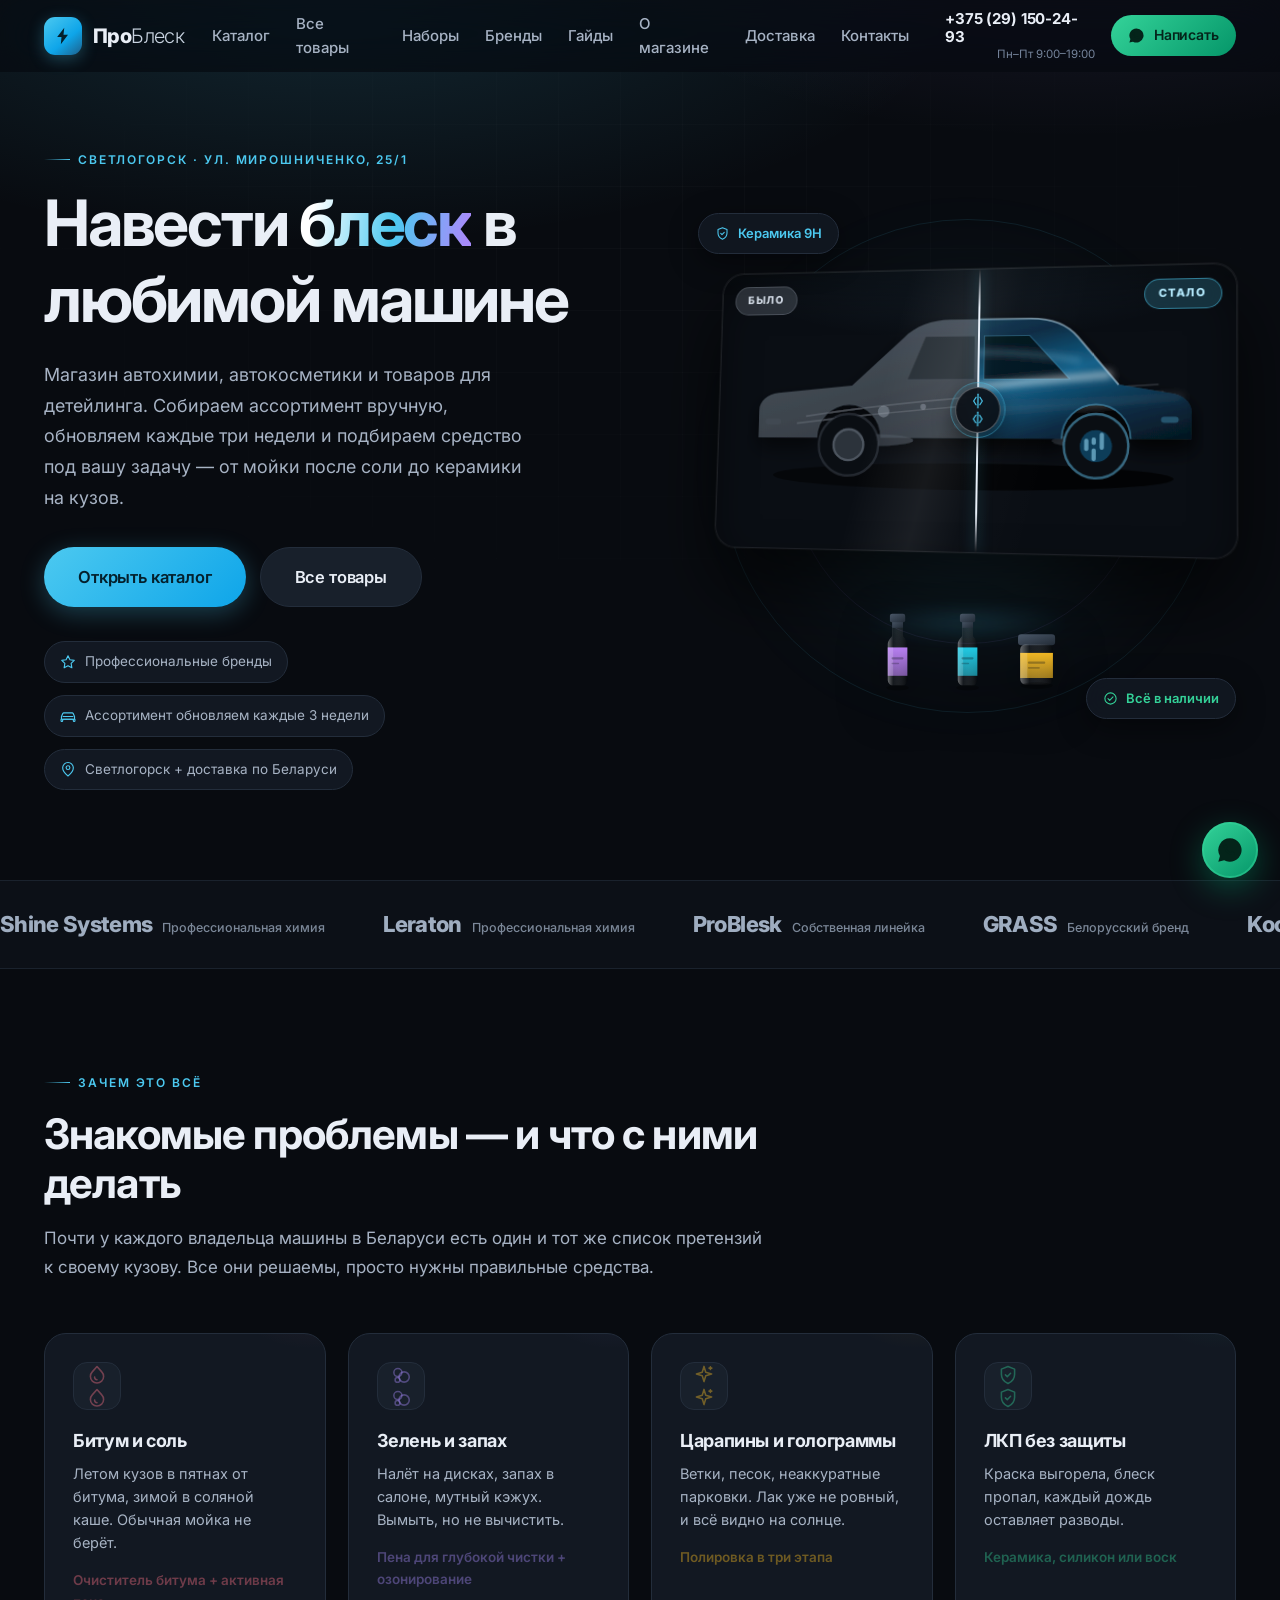
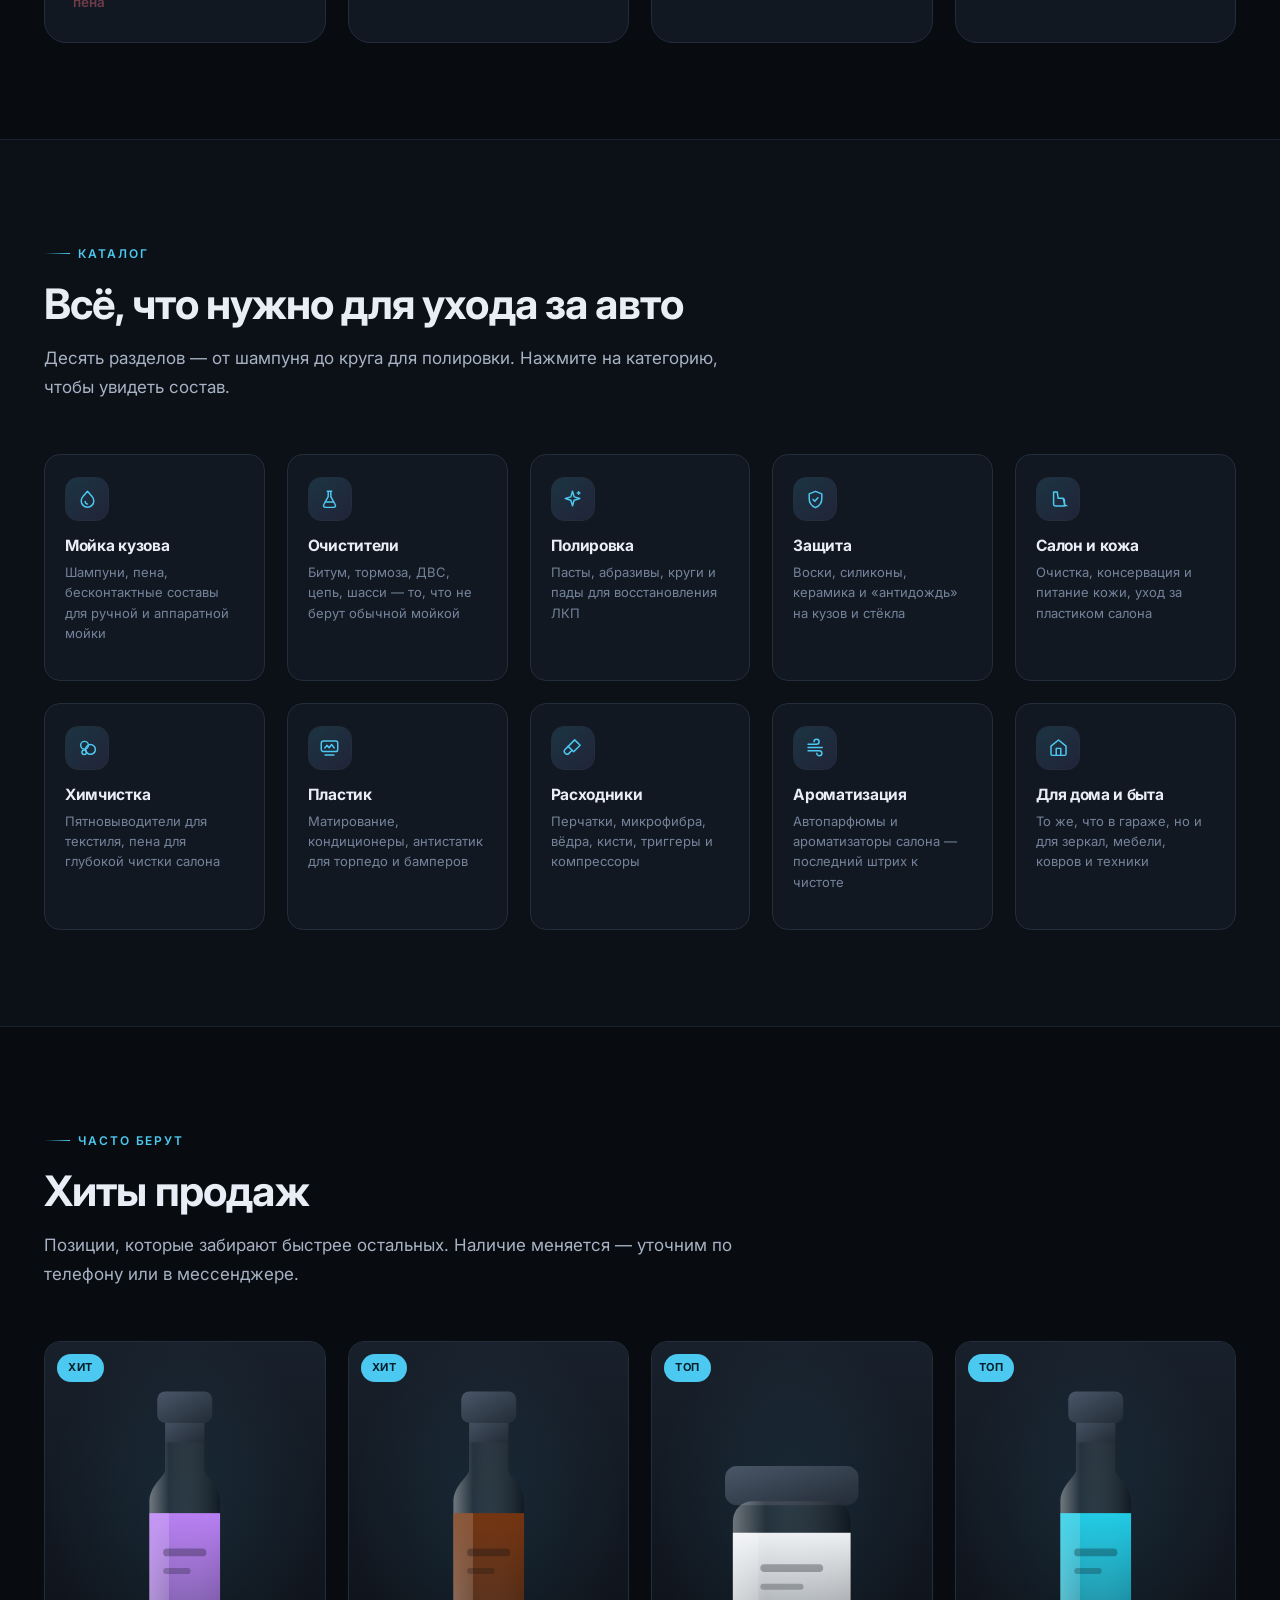
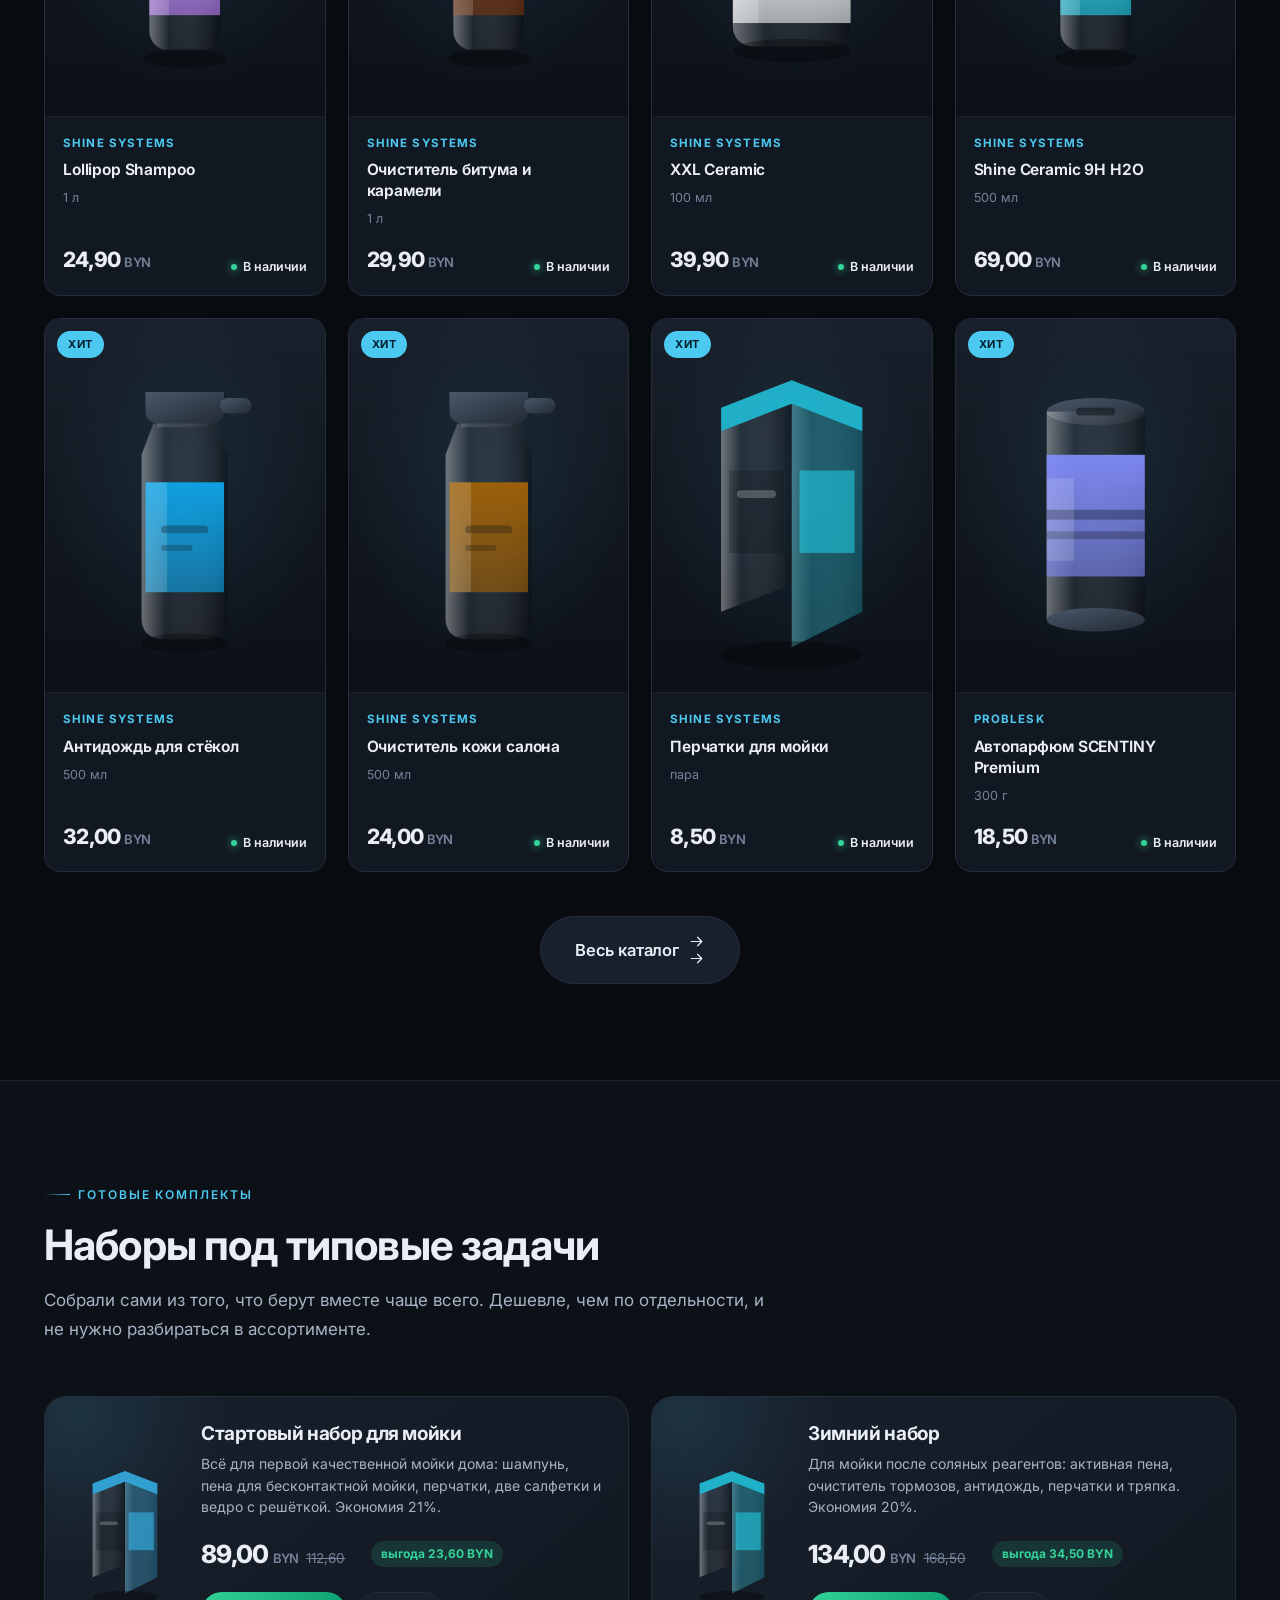
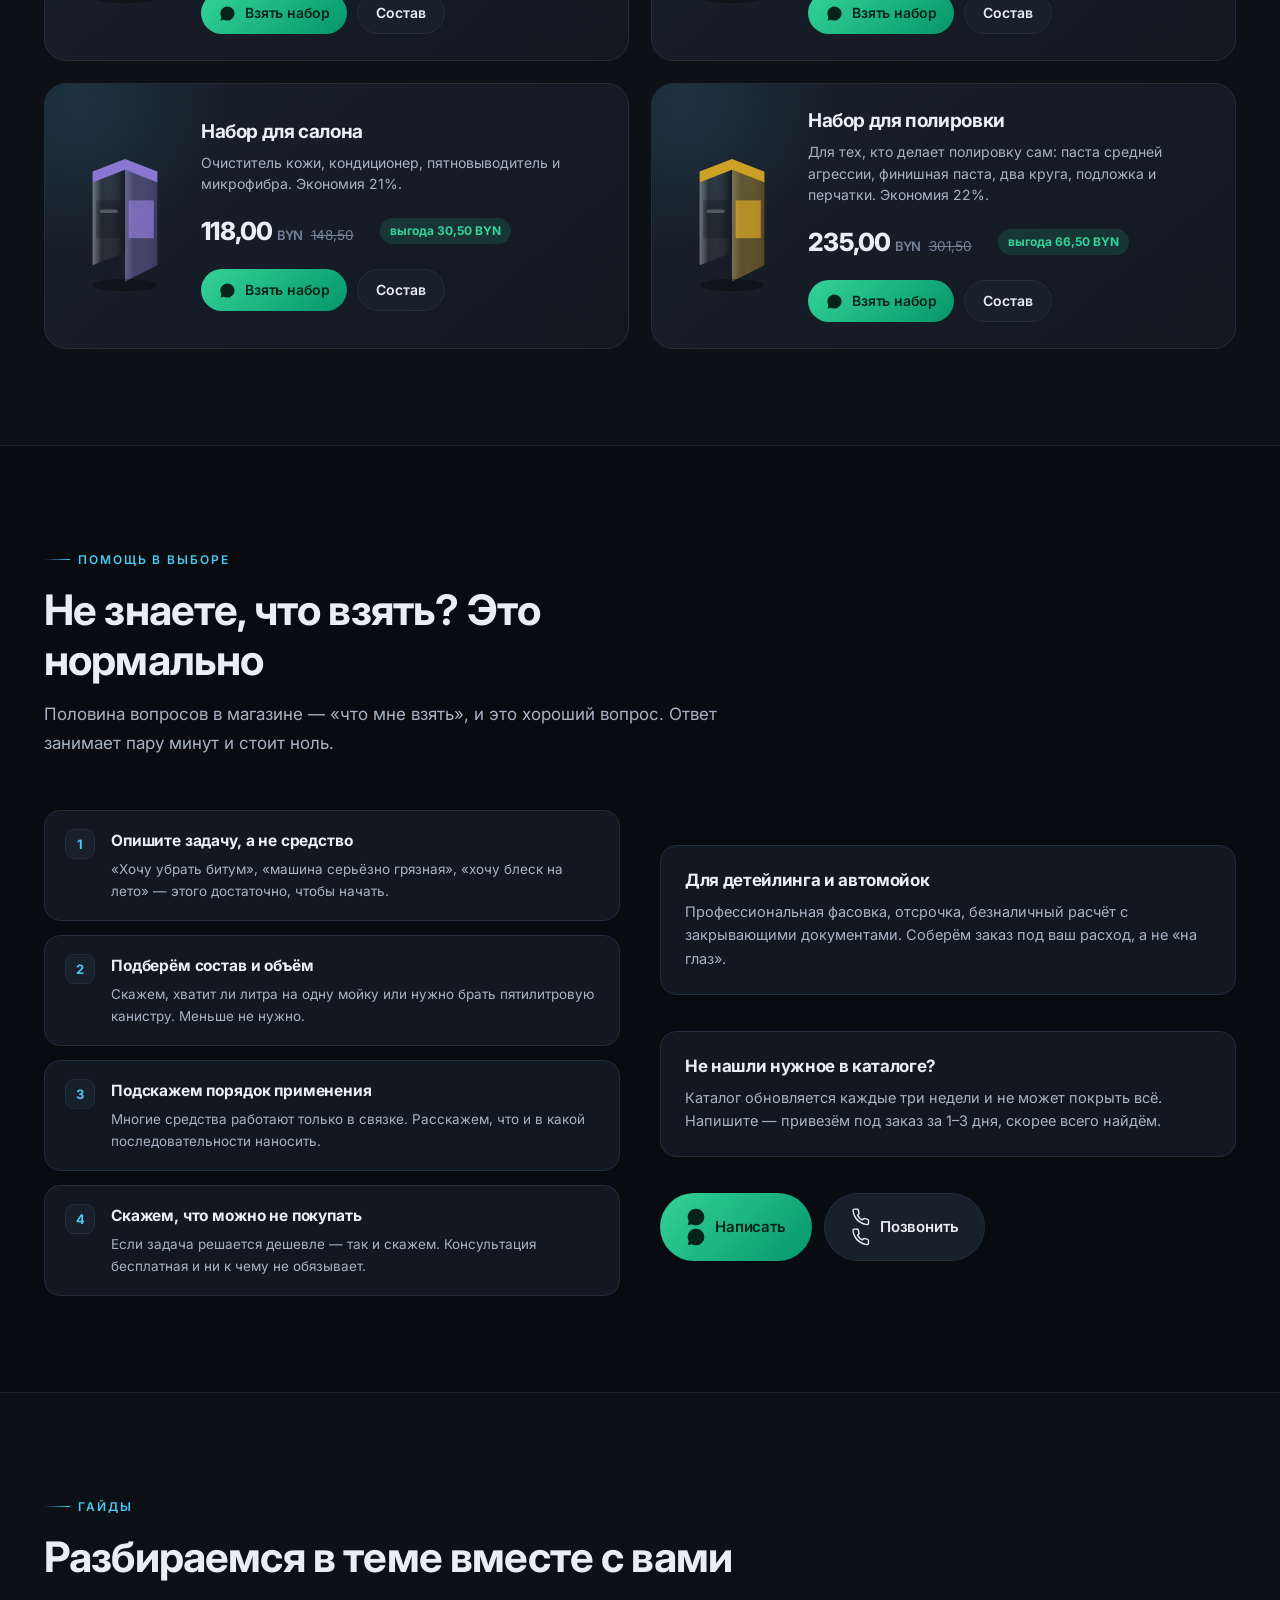
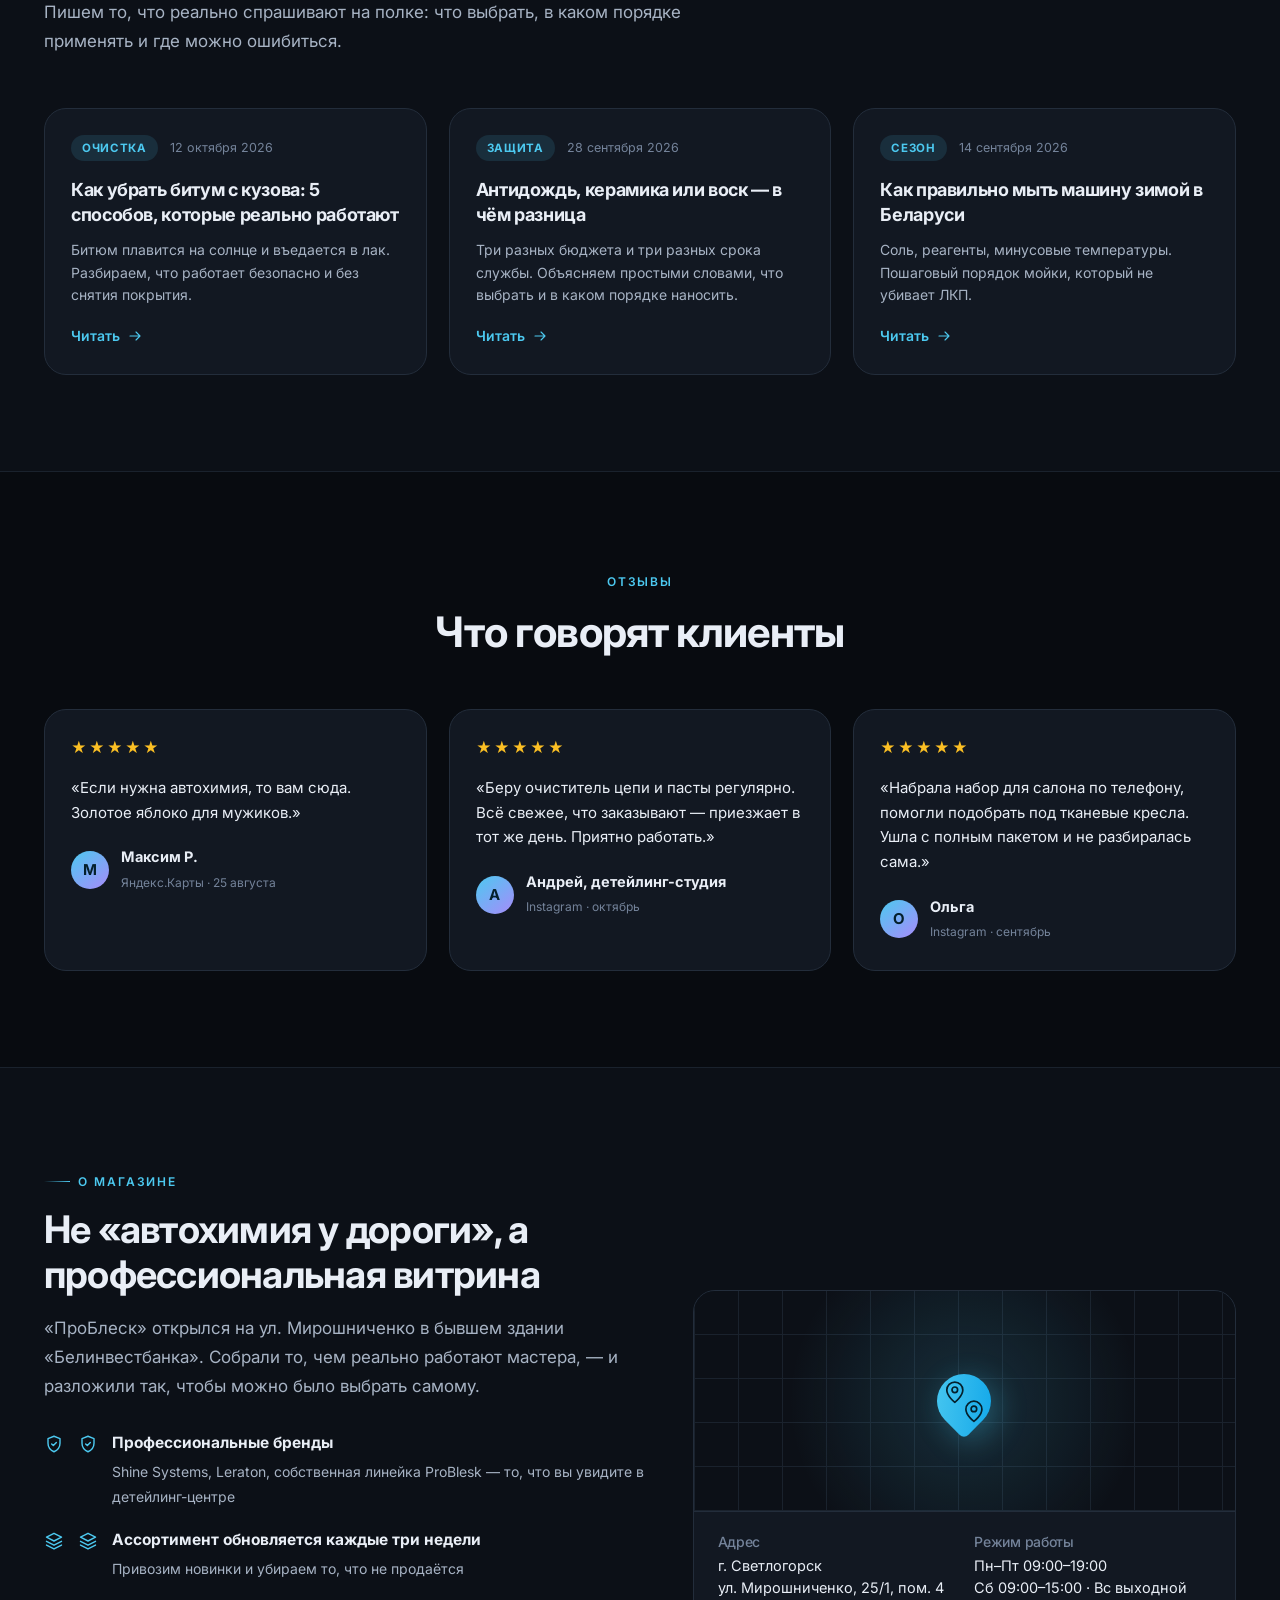
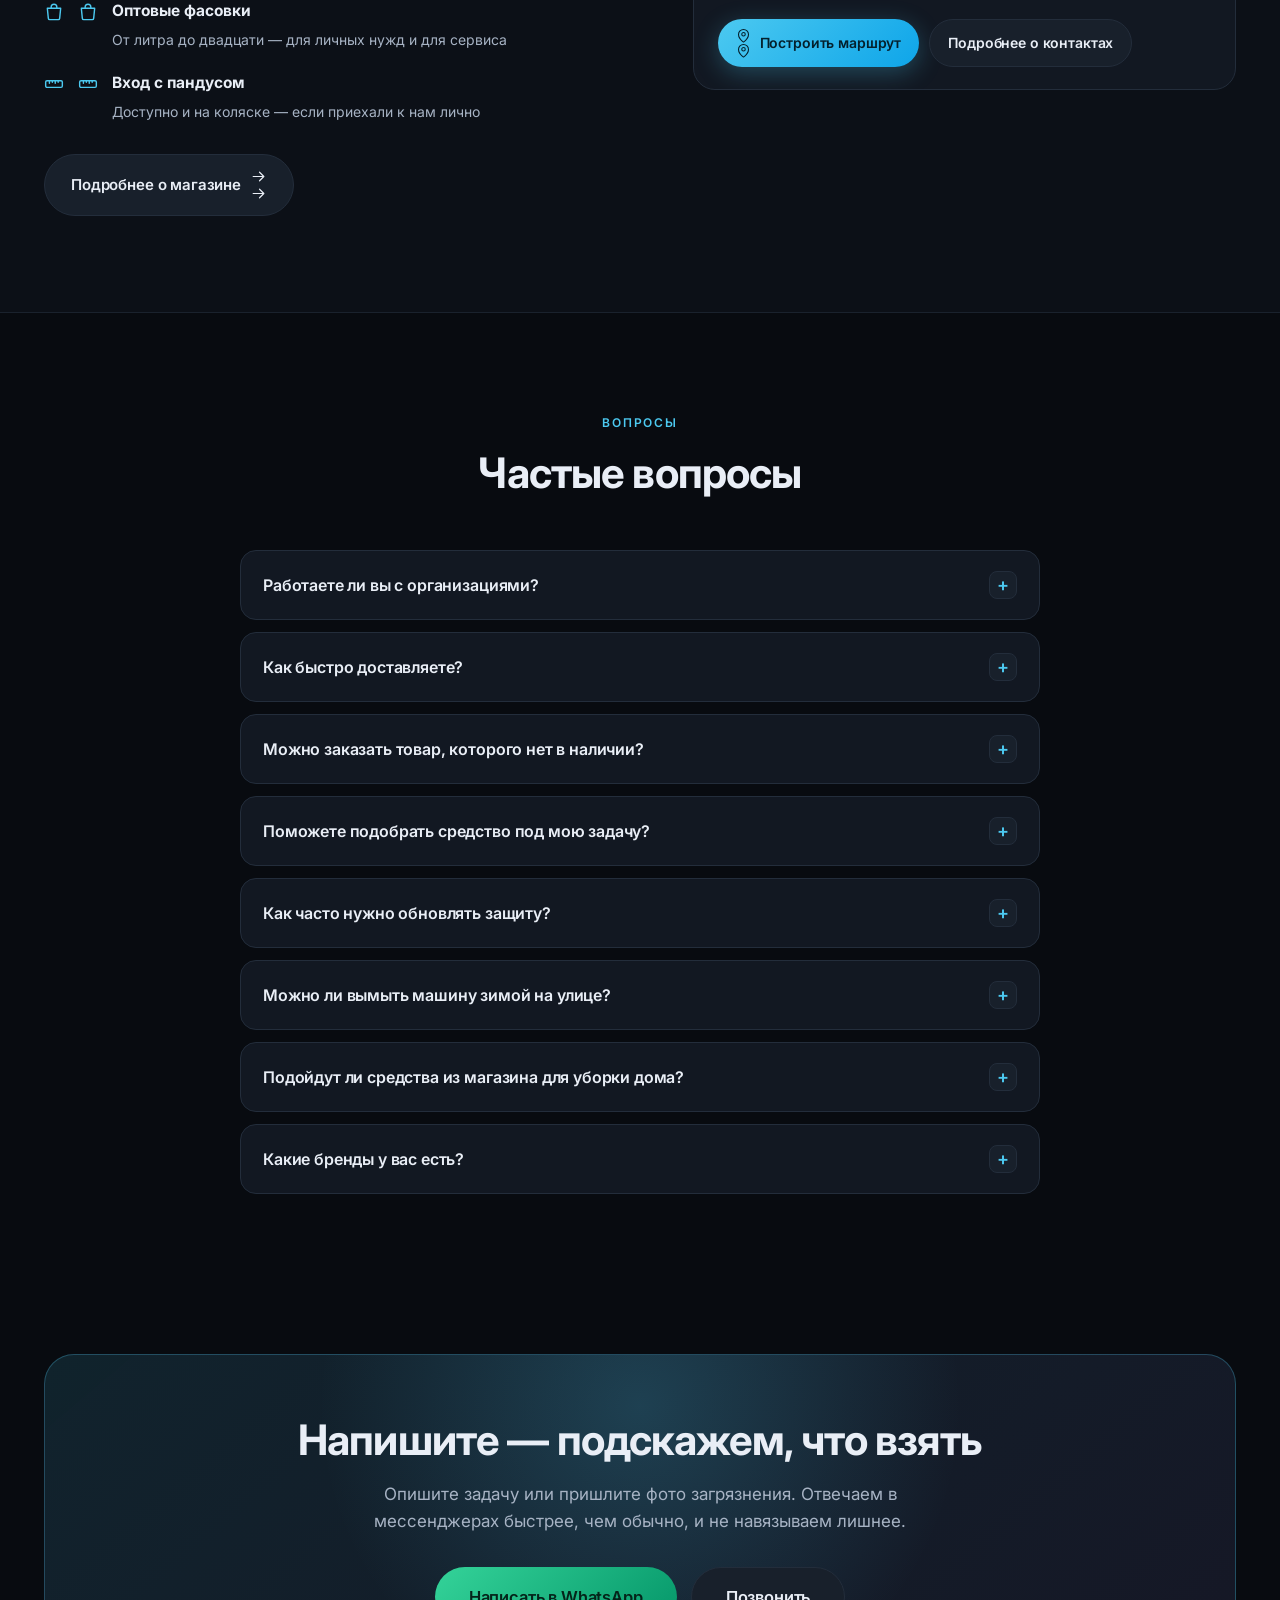
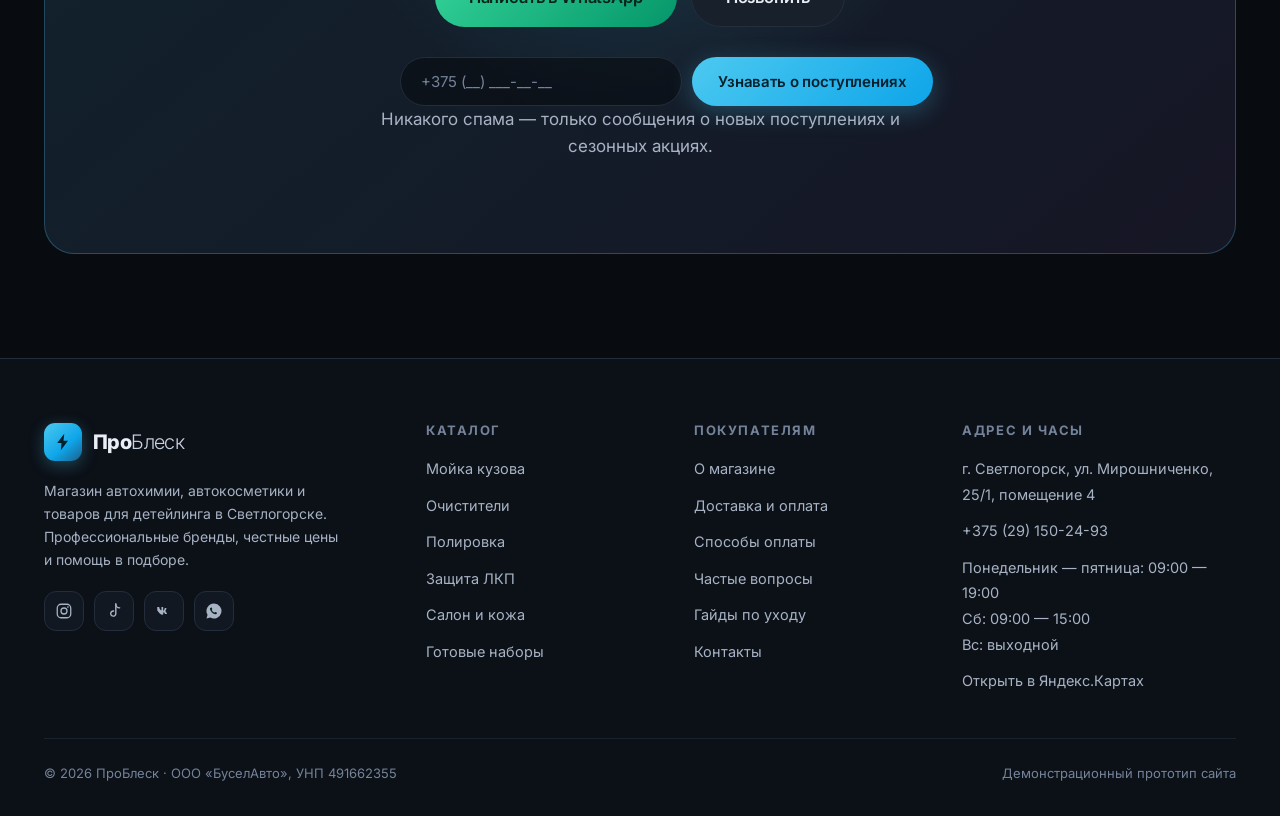
==== commit 2e5347ca: "заменил бутылки в hero на сравнение кузова до и после Бутылки на круге ничего не объясняли. Теперь с" ====
--- a/index.html
+++ b/index.html
@@ -42,11 +42,28 @@
       <div class="stage__glow"></div>
       <div class="stage__ring"></div>
       <div class="stage__ring"></div>
-      <div class="stage__ring"></div>
+
+      <div class="paint-panel" data-panel style="--split:52">
+        <div class="paint-panel__layer" data-car="before"></div>
+        <div class="paint-panel__layer paint-panel__after" data-car="after"></div>
+        <div class="paint-panel__sheen"></div>
+        <div class="paint-panel__frame"></div>
+
+        <span class="paint-panel__tag paint-panel__tag--before">Было</span>
+        <span class="paint-panel__tag paint-panel__tag--after">Стало</span>
+
+        <div class="paint-panel__divider" aria-hidden="true"></div>
+        <button class="paint-panel__grip" data-grip
+                aria-label="Сравнить до и после. Стрелки влево и вправо меняют границу"
+                role="slider" aria-valuemin="8" aria-valuemax="92" aria-valuenow="52">
+          <span data-icon="split" data-size="18"></span>
+        </button>
+      </div>
+
+      <div class="stage__shadow"></div>
       <div class="stage__bottles" data-stage-bottles></div>
       <div class="stage__badge stage__badge--1" data-badge="ok"></div>
       <div class="stage__badge stage__badge--2" data-badge="accent"></div>
-      <div class="stage__badge stage__badge--3" data-badge="violet"></div>
     </div>
   </div>
 </section>
--- a/assets/css/style.css
+++ b/assets/css/style.css
@@ -238,36 +238,131 @@
 }
 .fact svg { color: var(--accent); flex-shrink: 0; }
 
-/* сцена с товарами */
+/* сцена с кузовом «до/после» */
 .hero__stage {
-  position: relative; aspect-ratio: 1 / 1; max-width: 520px; margin-left: auto; width: 100%;
+  position: relative; aspect-ratio: 1 / 1; max-width: 540px; margin-left: auto; width: 100%;
   display: grid; place-items: center;
 }
 .stage__glow {
-  position: absolute; inset: 12%;
-  background: radial-gradient(circle, rgba(76, 201, 240, .3) 0%, rgba(76, 201, 240, .07) 42%, transparent 70%);
-  filter: blur(42px);
+  position: absolute; inset: 8%;
+  background: radial-gradient(circle, rgba(76, 201, 240, .26) 0%, rgba(76, 201, 240, .06) 45%, transparent 70%);
+  filter: blur(46px);
 }
 .stage__ring {
-  position: absolute; inset: 6%;
-  border: 1px solid rgba(76, 201, 240, .14); border-radius: 50%;
-}
-.stage__ring:nth-of-type(3) { inset: 18%; border-color: rgba(167, 139, 250, .12); }
-.stage__ring:nth-of-type(4) { inset: 30%; border-color: rgba(255, 255, 255, .07); }
-.stage__bottles { position: relative; z-index: 2; width: 86%; }
+  position: absolute; inset: 4%;
+  border: 1px solid rgba(76, 201, 240, .1); border-radius: 50%;
+}
+.stage__ring:nth-of-type(3) { inset: 17%; border-color: rgba(167, 139, 250, .09); }
+
+.paint-panel {
+  position: absolute; inset: 13% 1% 34%;
+  transform: perspective(1200px) rotateY(-11deg) rotateX(5deg);
+  border-radius: 22px; overflow: hidden;
+  cursor: ew-resize; touch-action: none; user-select: none;
+  box-shadow: 0 40px 80px rgba(0, 0, 0, .7), 0 0 0 1px rgba(255, 255, 255, .07);
+  background: #0a0e14;
+}
+.paint-panel__layer {
+  position: absolute; inset: 0;
+  display: grid; place-items: center;
+  padding: 7% 6% 9%;
+}
+.paint-panel__layer svg { width: 100%; height: 100%; }
+.paint-panel__after {
+  clip-path: polygon(calc(var(--split) * 1%) 0, 100% 0, 100% 100%, calc(var(--split) * 1%) 100%);
+}
+
+/* верхний глянцевый блик по всему стеклу */
+.paint-panel__sheen {
+  position: absolute; inset: 0; pointer-events: none;
+  background:
+    linear-gradient(104deg, transparent 34%, rgba(255, 255, 255, .07) 46%,
+                    rgba(255, 255, 255, .015) 54%, transparent 66%),
+    radial-gradient(ellipse 90% 60% at 50% -10%, rgba(120, 200, 255, .1), transparent 60%);
+}
+.paint-panel__frame {
+  position: absolute; inset: 0; pointer-events: none; border-radius: 22px;
+  box-shadow: inset 0 0 0 1px rgba(255, 255, 255, .08), inset 0 18px 44px rgba(0, 0, 0, .4);
+}
+
+.paint-panel__tag {
+  position: absolute; top: 14px;
+  padding: 5px 13px; border-radius: 100px;
+  font-size: 11px; font-weight: 800; letter-spacing: .14em; text-transform: uppercase;
+  backdrop-filter: blur(10px); pointer-events: none;
+}
+.paint-panel__tag--before { left: 14px; background: rgba(120, 130, 144, .3); border: 1px solid rgba(190, 200, 214, .22); color: #d2dae5; }
+.paint-panel__tag--after  { right: 14px; background: rgba(76, 201, 240, .2); border: 1px solid rgba(76, 201, 240, .5); color: #b6ecff; }
+
+.paint-panel__divider {
+  position: absolute; top: 0; bottom: 0;
+  left: calc(var(--split) * 1%);
+  width: 1.5px; margin-left: -.75px; pointer-events: none;
+  background: linear-gradient(180deg, transparent, #eaf2fb 14%, #eaf2fb 86%, transparent);
+  box-shadow: 0 0 14px rgba(76, 201, 240, .5);
+}
+.paint-panel__grip {
+  position: absolute; top: 50%;
+  left: calc(var(--split) * 1%);
+  transform: translate(-50%, -50%);
+  width: 46px; height: 46px; border-radius: 50%;
+  display: grid; place-items: center;
+  background: rgba(9, 14, 20, .9);
+  border: 1px solid rgba(255, 255, 255, .3);
+  backdrop-filter: blur(10px);
+  color: var(--accent);
+  box-shadow: 0 10px 26px rgba(0, 0, 0, .55), 0 0 0 4px rgba(76, 201, 240, .1);
+  cursor: ew-resize;
+  transition: transform .22s var(--ease), box-shadow .22s var(--ease);
+}
+.paint-panel__grip::after {
+  content: ''; position: absolute; inset: -6px; border-radius: 50%;
+  border: 1.5px solid rgba(76, 201, 240, .45);
+  animation: gripPulse 2.6s ease-out infinite;
+}
+@keyframes gripPulse {
+  0%   { transform: scale(.9); opacity: .8; }
+  100% { transform: scale(1.35); opacity: 0; }
+}
+.paint-panel__grip:hover,
+.paint-panel.is-dragging .paint-panel__grip {
+  transform: translate(-50%, -50%) scale(1.12);
+  box-shadow: 0 14px 32px rgba(0, 0, 0, .6), 0 0 0 7px rgba(76, 201, 240, .16);
+}
+.paint-panel.is-dragging .paint-panel__grip::after { animation: none; opacity: 0; }
+.paint-panel__grip:focus-visible { outline: 2px solid var(--accent); outline-offset: 4px; }
+.paint-panel.is-dragging { cursor: grabbing; }
+
+/* бутылки перед панелью */
+.stage__bottles {
+  position: absolute; z-index: 3;
+  left: 50%; bottom: 7%; transform: translateX(-50%);
+  width: 38%;
+  display: flex; align-items: flex-end; justify-content: center; gap: 4px;
+  filter: drop-shadow(0 18px 24px rgba(0, 0, 0, .7));
+  pointer-events: none;
+}
+.stage__bottles svg { width: 100%; height: auto; }
+.stage__shadow {
+  position: absolute; z-index: 2;
+  left: 50%; bottom: 19%; transform: translateX(-50%);
+  width: 40%; height: 20px; border-radius: 50%;
+  background: radial-gradient(ellipse, rgba(76, 201, 240, .3), transparent 70%);
+  filter: blur(10px);
+}
+
 .stage__badge {
-  position: absolute; z-index: 3;
+  position: absolute; z-index: 4;
   display: flex; align-items: center; gap: 8px;
   padding: 9px 16px; border-radius: 100px;
-  background: rgba(18, 24, 34, .88); border: 1px solid var(--border);
+  background: rgba(18, 24, 34, .9); border: 1px solid var(--border);
   backdrop-filter: blur(12px);
   font-size: 13px; font-weight: 600;
   box-shadow: var(--shadow);
   animation: float 5s ease-in-out infinite;
 }
-.stage__badge--1 { top: 11%; left: -2%; color: var(--ok); }
-.stage__badge--2 { bottom: 20%; right: -3%; color: var(--accent); animation-delay: -2.5s; }
-.stage__badge--3 { bottom: 3%; left: 12%; color: var(--violet); animation-delay: -1.2s; }
+.stage__badge--1 { bottom: 3%; right: 0; color: var(--ok); }
+.stage__badge--2 { top: 3%; left: 0; color: var(--accent); animation-delay: -2.5s; }
 .stage__badge svg { width: 15px; height: 15px; }
 
 @keyframes float {
